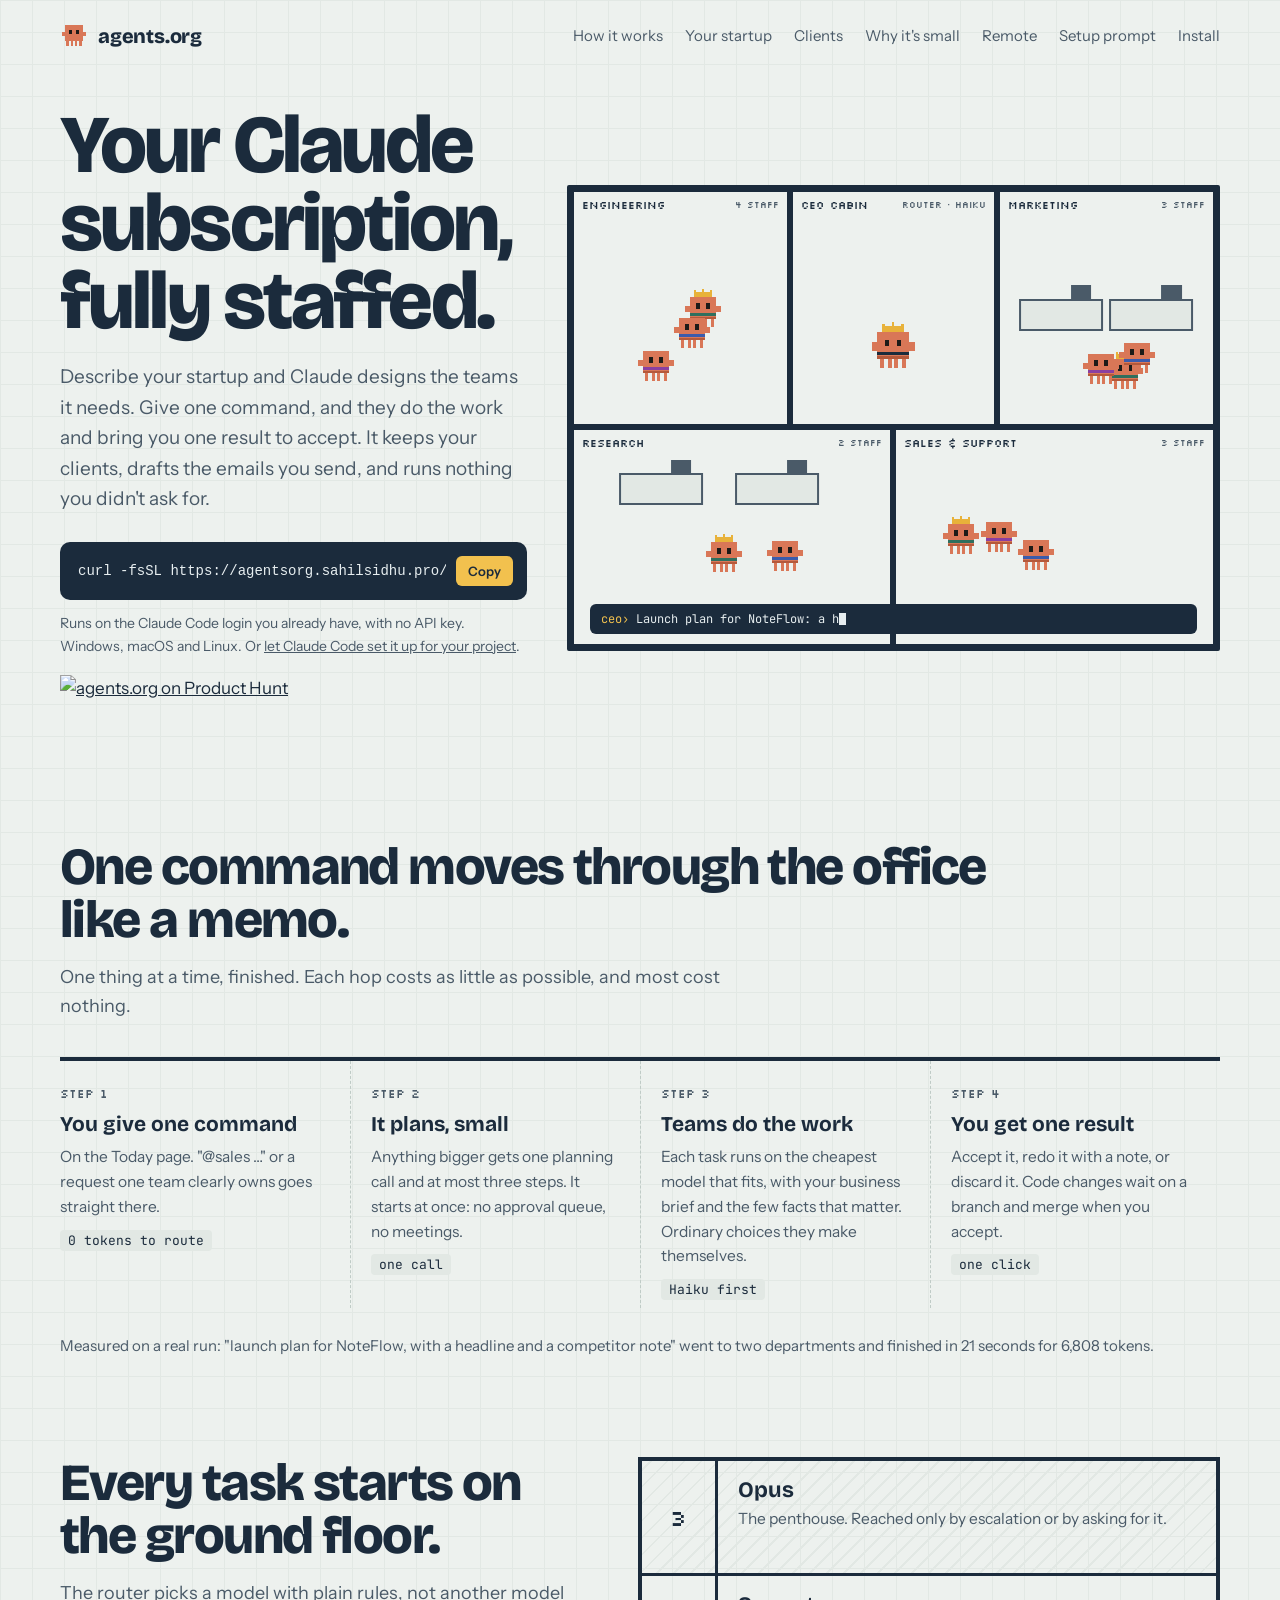
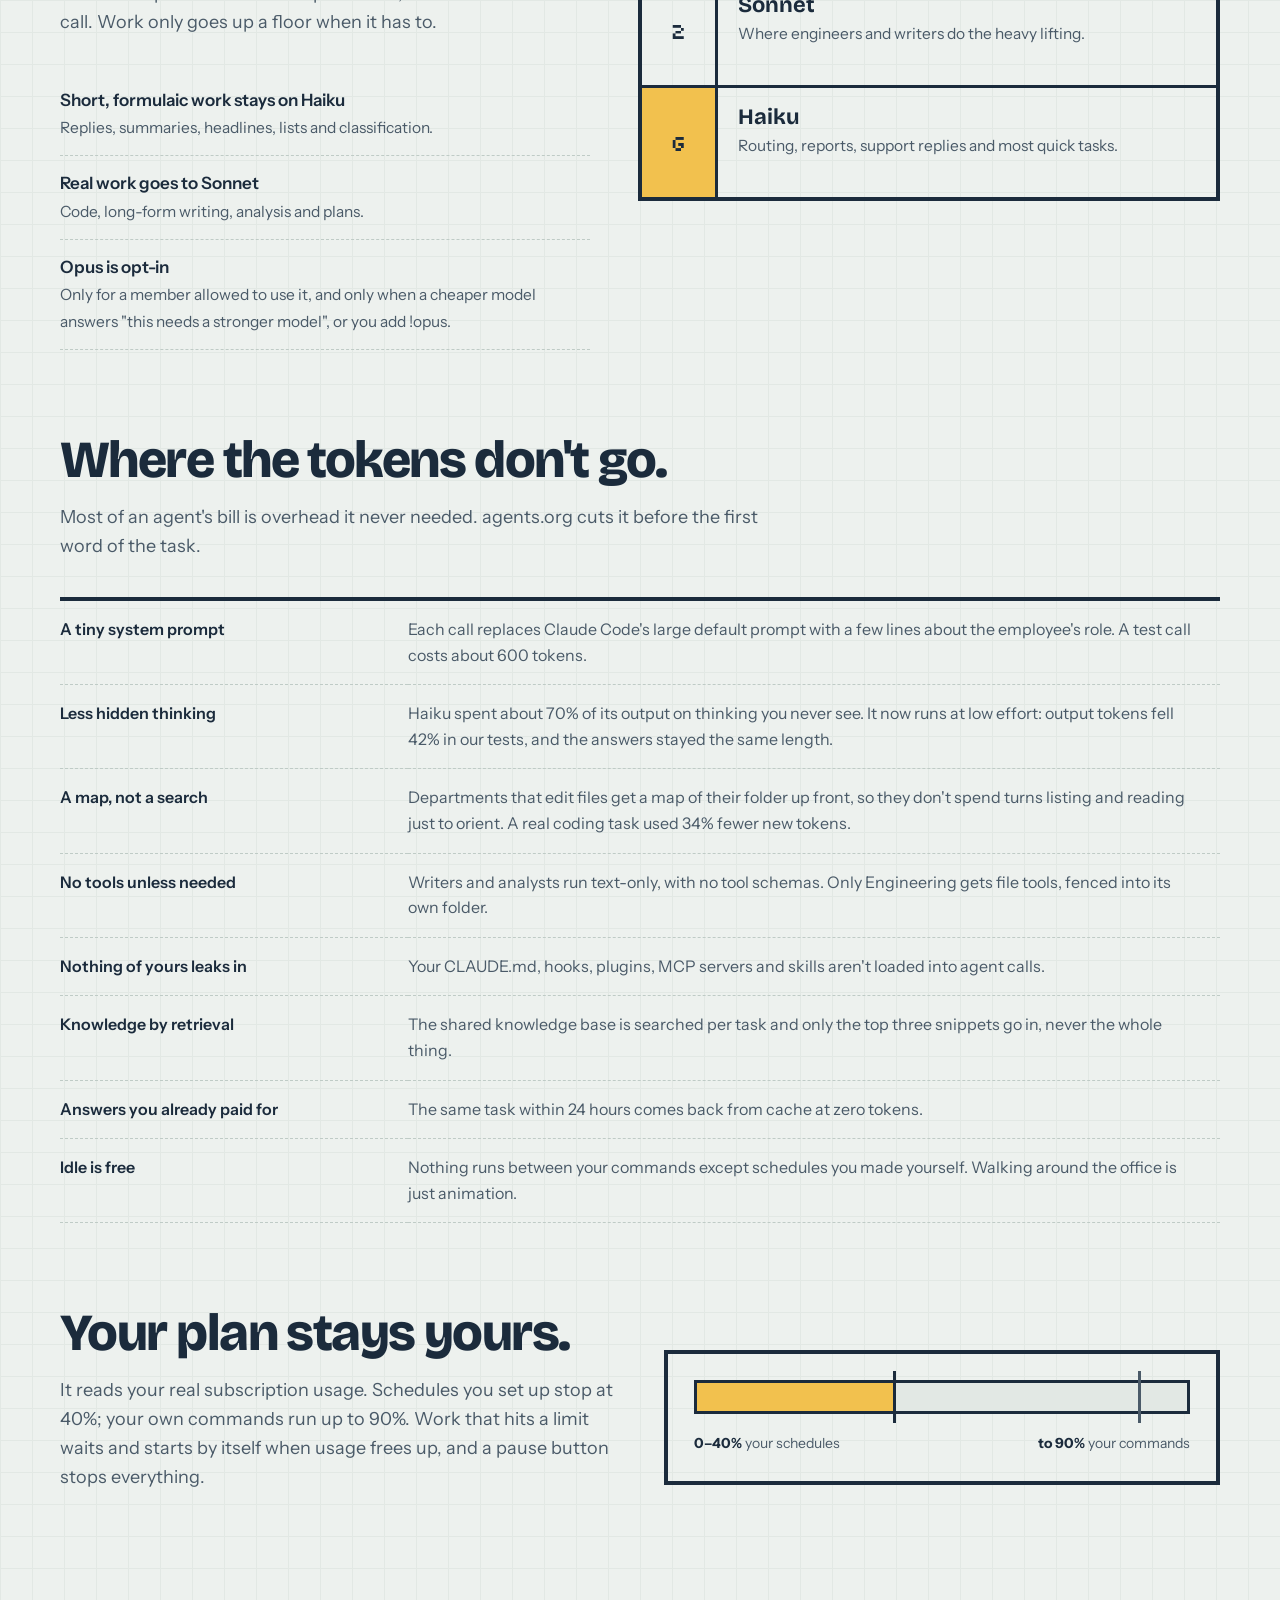
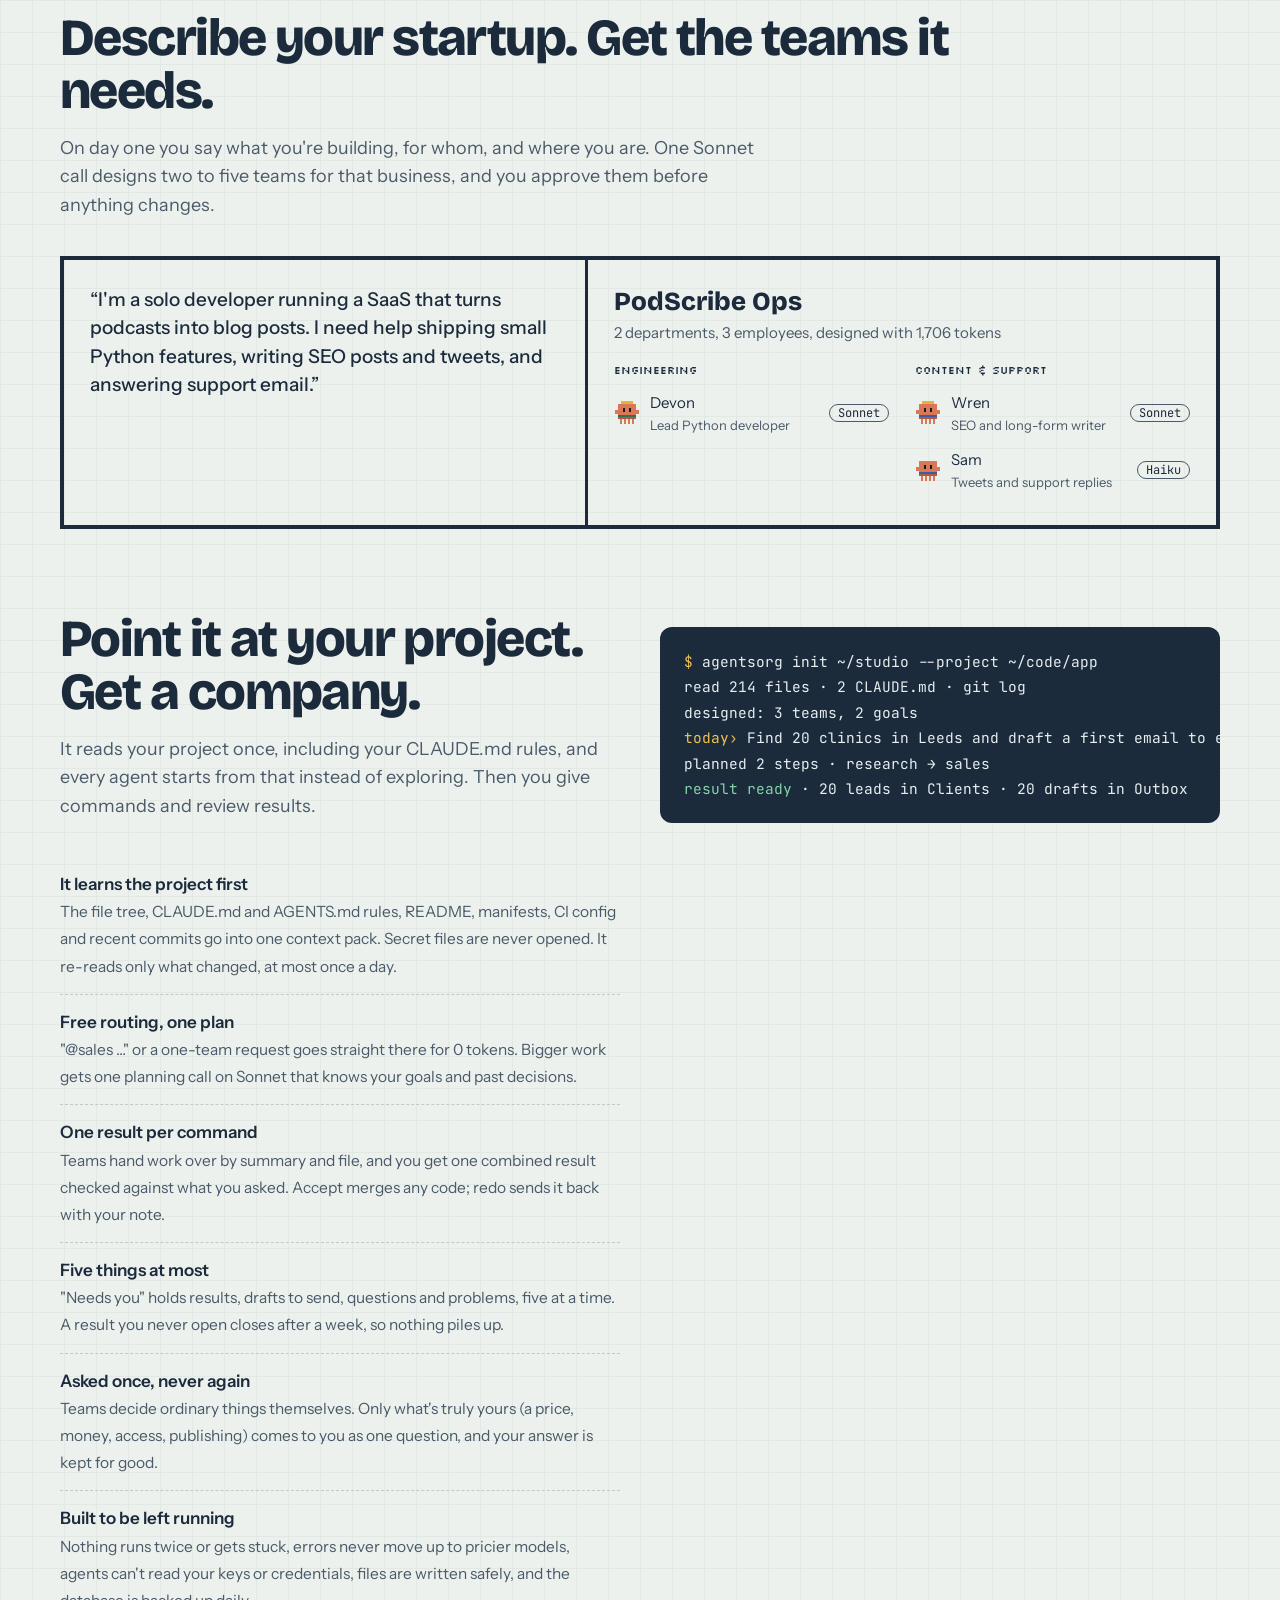
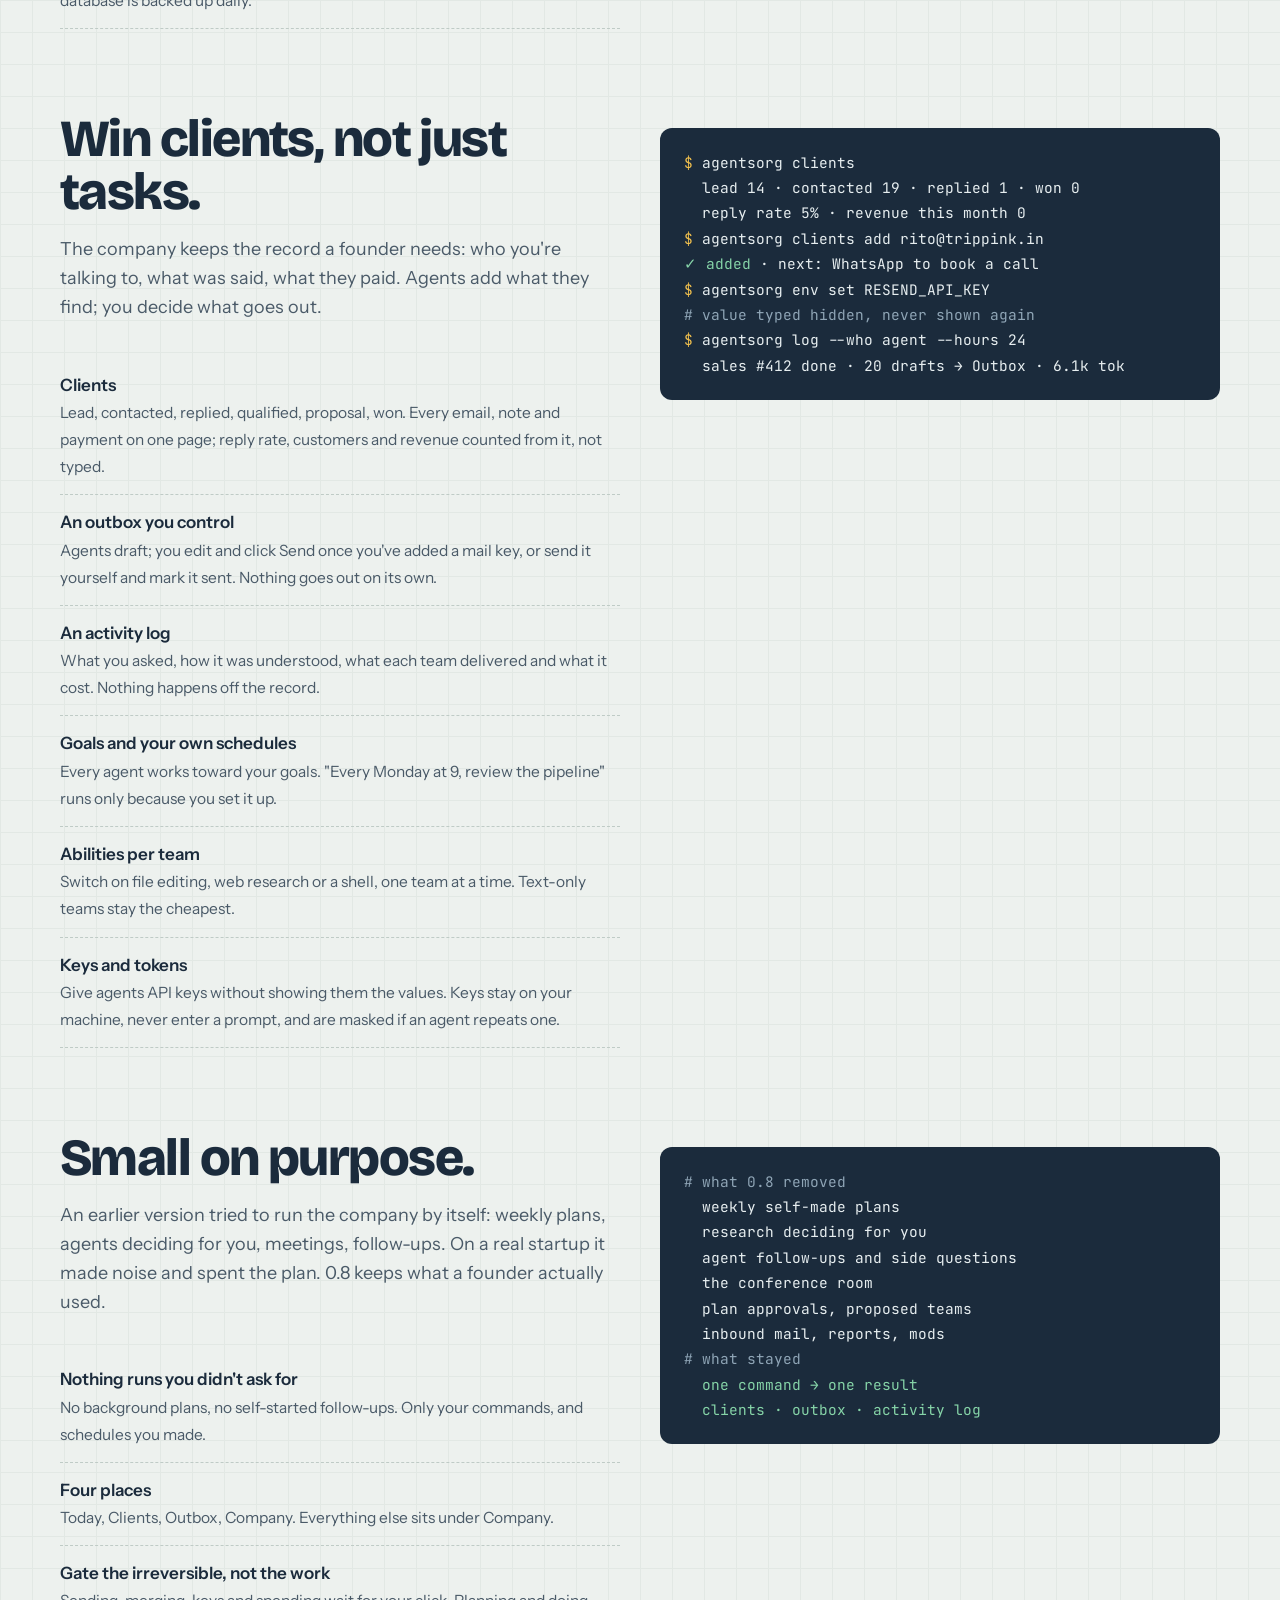
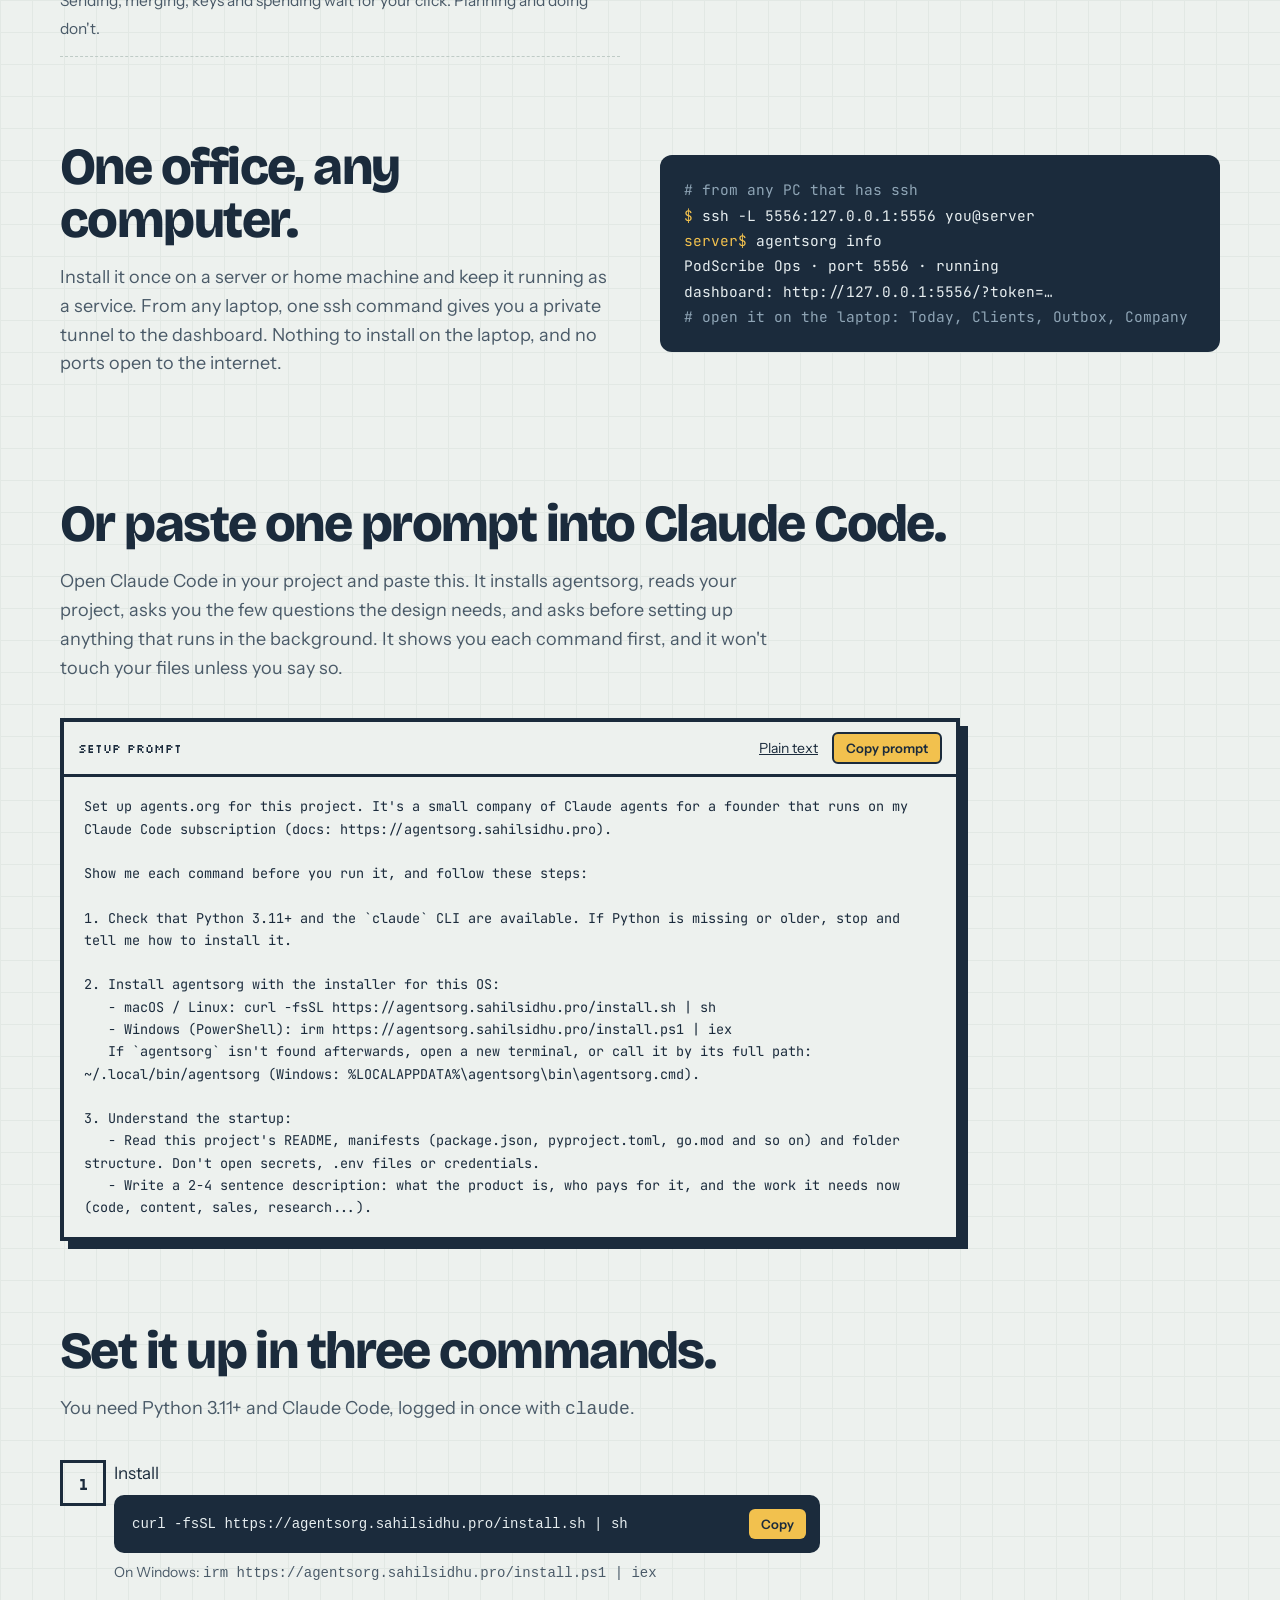
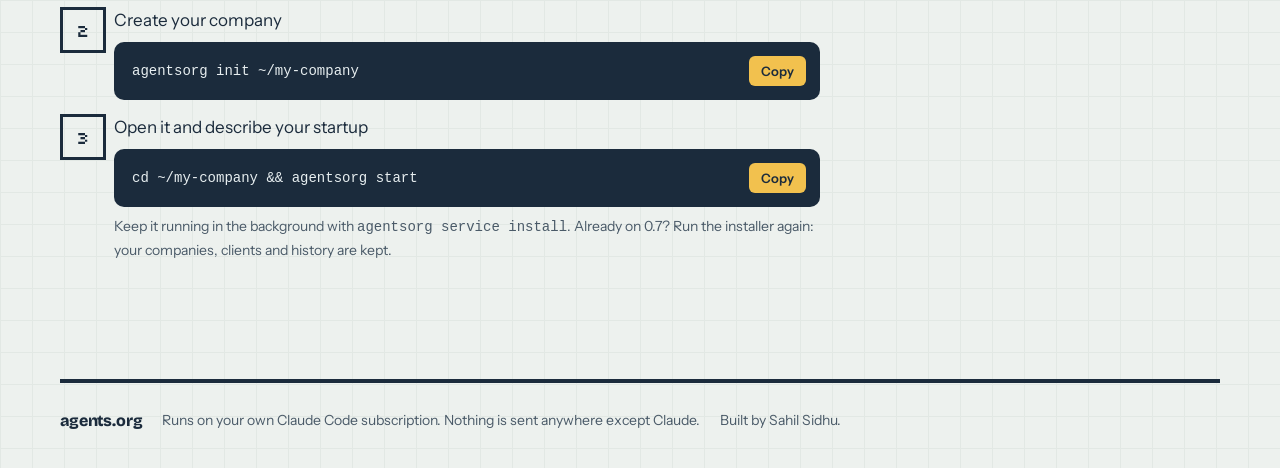
==== site/index.html @ c3cac3fb "agents.org 0.8.3: a small company of Claude agents for your startup Initial public release under the" ====
<!doctype html>
<html lang="en">
<head>
<meta charset="utf-8">
<meta name="viewport" content="width=device-width, initial-scale=1">
<title>agents.org: your Claude subscription, fully staffed</title>
<meta name="description" content="Describe your startup and Claude designs the teams it needs. Give one command, get one result to accept. Keeps your clients, drafts the emails you send, and runs on your Claude Code subscription. Free for Windows, macOS and Linux.">
<link rel="canonical" href="https://agentsorg.sahilsidhu.pro/">
<meta property="og:type" content="website">
<meta property="og:url" content="https://agentsorg.sahilsidhu.pro/">
<meta property="og:title" content="agents.org: your Claude subscription, fully staffed">
<meta property="og:description" content="Describe your startup. Get a company of Claude agents. One command, one result to accept. Runs on your Claude Code subscription.">
<meta property="og:image" content="https://agentsorg.sahilsidhu.pro/og-image.png">
<meta name="twitter:card" content="summary_large_image">
<meta name="theme-color" content="#1B2B3C">
<link rel="icon" href="data:image/svg+xml,%3Csvg xmlns='http://www.w3.org/2000/svg' viewBox='0 0 18 17' shape-rendering='crispEdges'%3E%3Crect x='3' y='2' width='12' height='10' fill='%23d97757'/%3E%3Crect x='1' y='6' width='2' height='3' fill='%23d97757'/%3E%3Crect x='15' y='6' width='2' height='3' fill='%23d97757'/%3E%3Crect x='6' y='5' width='1.6' height='2.4' fill='%231d1b18'/%3E%3Crect x='10.4' y='5' width='1.6' height='2.4' fill='%231d1b18'/%3E%3Crect x='4' y='12' width='1.5' height='3.5' fill='%23d97757'/%3E%3Crect x='7' y='12' width='1.5' height='3.5' fill='%23d97757'/%3E%3Crect x='9.5' y='12' width='1.5' height='3.5' fill='%23d97757'/%3E%3Crect x='12.5' y='12' width='1.5' height='3.5' fill='%23d97757'/%3E%3C/svg%3E">
<link rel="preconnect" href="https://fonts.googleapis.com">
<link rel="preconnect" href="https://fonts.gstatic.com" crossorigin>
<link href="https://fonts.googleapis.com/css2?family=Bricolage+Grotesque:opsz,wght@12..96,400;12..96,700;12..96,800&family=Instrument+Sans:wght@400;500;600&family=JetBrains+Mono:wght@400;500&family=Silkscreen&display=swap" rel="stylesheet">
<style>
:root {
  --paper: #EDF1EE; --paper-2: #E2E8E4; --ink: #1B2B3C; --ink-2: #4A5A68; --line: #BFCBC6; --lamp: #F2C14E;
  --clay: #D97757; --clay-d: #B4593B; --ok: #2E7D5B; --code-bg: #1B2B3C; --code-ink: #E7EEF0;
  --display: "Bricolage Grotesque", "Arial Narrow", sans-serif; --body: "Instrument Sans", system-ui, sans-serif;
  --pixel: "Silkscreen", monospace; --mono: "JetBrains Mono", ui-monospace, monospace;
}
@media (prefers-color-scheme: dark) {
  :root:not([data-theme="light"]) {
    --paper: #12263B; --paper-2: #0F2033; --ink: #E3ECF2; --ink-2: #9FB2C2; --line: #2F4A63; --code-bg: #0B1A2A; --ok: #6CC79E;
  }
}
:root[data-theme="dark"] { --paper: #12263B; --paper-2: #0F2033; --ink: #E3ECF2; --ink-2: #9FB2C2; --line: #2F4A63; --code-bg: #0B1A2A; --ok: #6CC79E; }
* { box-sizing: border-box; }
html { scroll-behavior: smooth; }
body { margin: 0; background: var(--paper); color: var(--ink); font: 17px/1.6 var(--body); -webkit-font-smoothing: antialiased;
  background-image: linear-gradient(var(--paper-2) 1px, transparent 1px), linear-gradient(90deg, var(--paper-2) 1px, transparent 1px);
  background-size: 32px 32px; }
a { color: inherit; }
:focus-visible { outline: 3px solid var(--lamp); outline-offset: 3px; border-radius: 4px; }
.wrap { width: min(1160px, 100% - 32px); margin-inline: auto; }
nav.top { display: flex; align-items: center; gap: 24px; padding: 22px 0; }
.logo { display: flex; align-items: center; gap: 10px; font: 800 20px var(--display); text-decoration: none; letter-spacing: -.01em; }
.logo svg { width: 28px; height: 27px; }
nav.top .links { margin-left: auto; display: flex; gap: 22px; font-size: 15px; }
nav.top .links a { text-decoration: none; color: var(--ink-2); }
nav.top .links a:hover { color: var(--ink); }

/* hero */
.hero { padding: 36px 0 28px; display: grid; grid-template-columns: minmax(0, 5fr) minmax(0, 7fr); gap: 40px; align-items: center; }
h1 { font: 800 clamp(44px, 6.4vw, 84px)/.95 var(--display); letter-spacing: -.035em; margin: 0 0 22px; }
.lede { font-size: 19px; color: var(--ink-2); max-width: 34em; margin: 0 0 28px; }
.cmd { display: flex; align-items: center; gap: 10px; background: var(--code-bg); color: var(--code-ink); border-radius: 10px; padding: 14px 14px 14px 18px;
  font: 14px var(--mono); max-width: 100%; }
.cmd code { overflow-x: auto; white-space: nowrap; flex: 1; scrollbar-width: none; }
.cmd code::-webkit-scrollbar { display: none; }
.cmd button { font: 600 13px var(--body); background: var(--lamp); color: #1B2B3C; border: 0; border-radius: 6px; padding: 7px 12px; cursor: pointer; flex: none; }
.hero .small { font-size: 14px; color: var(--ink-2); margin-top: 12px; }

/* floor plan */
.plan { position: relative; aspect-ratio: 7 / 5; border: 4px solid var(--ink); background: var(--paper); border-radius: 2px; }
.room { position: absolute; border: 3px solid var(--ink); }
.room .lbl { position: absolute; left: 8px; top: 6px; font: 11px var(--pixel); color: var(--ink); }
.room .dim { position: absolute; right: 8px; top: 7px; font: 9px var(--pixel); color: var(--ink-2); }
.door { position: absolute; background: var(--paper); }
.door::after { content: ""; position: absolute; border: 1.5px dashed var(--line); border-radius: 0 100% 0 0; }
.desk { position: absolute; width: 13%; height: 7%; border: 2px solid var(--ink-2); background: var(--paper-2); transform: translateX(-50%); z-index: 3; }
.desk::after { content: ""; position: absolute; right: 12%; top: -55%; width: 26%; height: 55%; background: var(--ink-2); }
.desk.on::after { background: var(--lamp); box-shadow: 0 0 10px 2px var(--lamp); }
.av { position: absolute; width: 6.2%; aspect-ratio: 18 / 17; transform: translate(-50%, -100%); z-index: 2; }
.av svg { width: 100%; height: 100%; display: block; overflow: visible; }
.av.walk svg { animation: bob .34s infinite; }
.av.walk .lg { animation: leg .34s infinite; } .av.walk .lg.b { animation-delay: .17s; }
.av.work .arm { animation: type .22s infinite; }
@keyframes bob { 50% { translate: 0 -1.5px; } } @keyframes leg { 50% { transform: translateY(-1.4px); } } @keyframes type { 50% { transform: translateY(1.2px); } }
.av.flip svg { transform: scaleX(-1); }
.bd { fill: var(--clay); } .sh { fill: var(--clay-d); } .eye { fill: #1d1b18; }
.bub { position: absolute; z-index: 5; transform: translate(-50%, calc(-100% - 12px)); background: var(--paper); border: 2px solid var(--ink); border-radius: 8px;
  padding: 2px 8px; font: 600 12px var(--body); white-space: nowrap; transition: opacity .3s; }
.bub.ok { border-color: var(--ok); color: var(--ok); }
.bub b { font: 10px var(--pixel); margin-right: 5px; }
.memo { position: absolute; z-index: 6; font-size: 18px; transform: translate(-50%, -50%); transition: left 1s cubic-bezier(.5,0,.3,1), top 1s cubic-bezier(.5,0,.3,1); }
.term { position: absolute; left: 3%; right: 3%; bottom: 3%; z-index: 7; background: var(--code-bg); color: var(--code-ink); border-radius: 6px; padding: 7px 11px;
  font: 12px var(--mono); min-height: 2.1em; white-space: nowrap; overflow: hidden; text-overflow: ellipsis; }
.term .p { color: var(--lamp); }
.term .caret { display: inline-block; width: .55em; height: 1em; background: var(--code-ink); vertical-align: -2px; animation: blink 1s steps(1) infinite; }
@keyframes blink { 50% { opacity: 0; } }
.report { position: absolute; right: 3%; top: 4%; z-index: 8; width: 44%; background: var(--paper); border: 3px solid var(--ink); padding: 10px 12px; font-size: 12.5px;
  line-height: 1.45; opacity: 0; transform: translateY(-6px); transition: opacity .4s, transform .4s; box-shadow: 6px 6px 0 var(--ink); }
.report.show { opacity: 1; transform: none; }
.report h4 { margin: 0 0 4px; font: 11px var(--pixel); }
.report p { margin: 0; } .report .t { color: var(--ink-2); font-size: 11.5px; }

/* sections */
section { padding: 84px 0 0; }
h2 { font: 800 clamp(32px, 4.2vw, 52px)/1.02 var(--display); letter-spacing: -.03em; margin: 0 0 16px; max-width: 18em; }
.intro { color: var(--ink-2); max-width: 40em; margin: 0 0 36px; font-size: 18px; }

/* flow: a real sequence */
.flow { list-style: none; padding: 0; margin: 0; display: grid; grid-template-columns: repeat(4, minmax(0, 1fr)); border-top: 4px solid var(--ink); }
.flow li { padding: 18px 20px 6px 0; position: relative; }
.flow li + li { padding-left: 20px; border-left: 1px dashed var(--line); }
.flow .n { font: 12px var(--pixel); color: var(--ink-2); }
.flow h3 { font: 700 21px/1.2 var(--display); margin: 6px 0 8px; }
.flow p { margin: 0; color: var(--ink-2); font-size: 15.5px; }
.flow .tok { display: inline-block; margin-top: 10px; font: 13px var(--mono); background: var(--paper-2); padding: 2px 8px; border-radius: 4px; color: var(--ink); }
.proof { margin-top: 26px; font-size: 15px; color: var(--ink-2); }

/* elevator */
.lift { display: grid; grid-template-columns: minmax(0, 1fr) minmax(0, 1.1fr); gap: 48px; align-items: start; }
.shaft { border: 4px solid var(--ink); }
.floor { display: grid; grid-template-columns: 76px 1fr; border-top: 3px solid var(--ink); min-height: 112px; }
.floor:first-child { border-top: 0; }
.floor .lv { border-right: 3px solid var(--ink); display: grid; place-items: center; font: 22px var(--pixel); }
.floor .in { padding: 16px 20px; }
.floor h3 { font: 700 22px var(--display); margin: 0 0 4px; }
.floor p { margin: 0; color: var(--ink-2); font-size: 15.5px; }
.floor.ph { background: repeating-linear-gradient(-45deg, transparent 0 10px, var(--paper-2) 10px 12px); }
.floor.g .lv { background: var(--lamp); color: #1B2B3C; }
.rules { margin: 0; padding: 0; list-style: none; }
.rules li { padding: 14px 0; border-bottom: 1px dashed var(--line); }
.rules b { display: block; font-weight: 600; }
.rules span { color: var(--ink-2); font-size: 15.5px; }

/* savings spec sheet */
table.spec { width: 100%; border-collapse: collapse; border-top: 4px solid var(--ink); font-size: 16px; }
.spec td { padding: 16px 16px 16px 0; border-bottom: 1px dashed var(--line); vertical-align: top; }
.spec td:first-child { font-weight: 600; width: 30%; }
.spec td:last-child { color: var(--ink-2); }

/* budget clock-out */
.budget { display: grid; grid-template-columns: minmax(0, 1fr) minmax(0, 1fr); gap: 48px; align-items: center; }
.gauge { border: 4px solid var(--ink); padding: 26px; }
.gauge .bar { height: 34px; border: 3px solid var(--ink); position: relative; background: var(--paper-2); }
.gauge .fill { position: absolute; inset: 0 60% 0 0; background: var(--lamp); }
.gauge .mark { position: absolute; left: 40%; top: -12px; bottom: -12px; width: 3px; background: var(--ink); }
.gauge .mk2 { left: 90%; background: var(--ink-2); }
.gauge .legend { display: flex; justify-content: space-between; margin-top: 18px; font-size: 14px; color: var(--ink-2); }
.gauge .legend b { color: var(--ink); }

/* ssh */
.term-big { background: var(--code-bg); color: var(--code-ink); border-radius: 12px; padding: 22px 24px; font: 14.5px/1.75 var(--mono); overflow-x: auto; }
.term-big .c { color: #8FA5B6; } .term-big .p { color: var(--lamp); } .term-big .g { color: #86D4A8; }
.cols { display: grid; grid-template-columns: minmax(0, 1fr) minmax(0, 1fr); gap: 40px; align-items: start; }

/* designer */
.designer { display: grid; grid-template-columns: minmax(0, 1fr) minmax(0, 1.2fr); border: 4px solid var(--ink); }
.designer .ask { padding: 26px; border-right: 3px solid var(--ink); }
.designer .ask q { font: 500 19px/1.5 var(--body); quotes: "“" "”"; }
.designer .got { padding: 26px; }
.designer .got h3 { font: 800 26px var(--display); margin: 0 0 4px; }
.designer .got .why { color: var(--ink-2); font-size: 15px; margin: 0 0 18px; }
.team { display: grid; grid-template-columns: 1fr 1fr; gap: 0 26px; }
.team h4 { font: 11px var(--pixel); margin: 0 0 8px; }
.person { display: flex; align-items: center; gap: 10px; padding: 6px 0; font-size: 15px; }
.person svg { width: 26px; height: 25px; flex: none; }
.person small { color: var(--ink-2); display: block; font-size: 13px; }
.badge { margin-left: auto; font: 12px var(--mono); border: 1.5px solid var(--ink-2); border-radius: 20px; padding: 0 8px; white-space: nowrap; }

/* setup prompt */
.prompt { border: 4px solid var(--ink); background: var(--paper); box-shadow: 8px 8px 0 var(--ink); max-width: 900px; }
.prompt-h { display: flex; justify-content: space-between; align-items: center; gap: 12px; padding: 10px 14px; border-bottom: 3px solid var(--ink); }
.prompt-h > span:first-child { font: 12px var(--pixel); }
.prompt-actions { display: flex; gap: 14px; align-items: center; font-size: 14px; }
.prompt-actions button { font: 600 13px var(--body); background: var(--lamp); color: #1B2B3C; border: 2px solid var(--ink); border-radius: 6px; padding: 6px 12px; cursor: pointer; }
.prompt pre { margin: 0; padding: 18px 20px; font: 13.5px/1.65 var(--mono); white-space: pre-wrap; word-break: break-word; max-height: 460px; overflow: auto; }

/* install */
.steps { list-style: none; padding: 0; margin: 0; counter-reset: s; display: grid; gap: 14px; max-width: 760px; }
.steps li { display: grid; grid-template-columns: 40px 1fr; gap: 14px; align-items: start; }
.steps li::before { counter-increment: s; content: counter(s); font: 18px var(--pixel); border: 3px solid var(--ink); width: 40px; height: 40px; display: grid; place-items: center; }
.steps p { margin: 0 0 8px; }
footer { margin-top: 110px; border-top: 4px solid var(--ink); padding: 26px 0 40px; display: flex; gap: 20px; flex-wrap: wrap; font-size: 14px; color: var(--ink-2); }
footer .logo { font-size: 16px; color: var(--ink); }

@media (max-width: 900px) {
  .hero, .lift, .budget, .cols, .designer { grid-template-columns: 1fr; }
  .designer .ask { border-right: 0; border-bottom: 3px solid var(--ink); }
  .flow { grid-template-columns: 1fr 1fr; }
  .flow li:nth-child(3) { padding-left: 0; border-left: 0; }
  nav.top .links a:not(.gh) { display: none; }
  .report { width: 60%; }
}
@media (max-width: 560px) {
  body { font-size: 16px; }
  .flow { grid-template-columns: 1fr; } .flow li + li { padding-left: 0; border-left: 0; border-top: 1px dashed var(--line); }
  .team { grid-template-columns: 1fr; }
  .room .dim { display: none; } .room .lbl { font-size: 8px; left: 4px; top: 3px; }
  .bub { font-size: 10px; padding: 1px 5px; } .term { font-size: 10px; }
  .report { width: 78%; font-size: 11px; }
  .spec td:first-child { width: 42%; }
}
@media (prefers-reduced-motion: reduce) { *, *::before, *::after { animation: none !important; transition: none !important; } html { scroll-behavior: auto; } }
</style>
</head>
<body>
<div class="wrap">
  <nav class="top">
    <a class="logo" href="#"><svg viewBox="0 0 18 17" shape-rendering="crispEdges" aria-hidden="true"><rect class="bd" x="3" y="2" width="12" height="10"/><rect class="bd" x="1" y="6" width="2" height="3"/><rect class="bd" x="15" y="6" width="2" height="3"/><rect class="eye" x="6" y="5" width="1.6" height="2.4"/><rect class="eye" x="10.4" y="5" width="1.6" height="2.4"/><rect class="bd" x="4" y="12" width="1.5" height="3.5"/><rect class="bd" x="7" y="12" width="1.5" height="3.5"/><rect class="bd" x="9.5" y="12" width="1.5" height="3.5"/><rect class="bd" x="12.5" y="12" width="1.5" height="3.5"/></svg>agents.org</a>
    <div class="links"><a href="#how">How it works</a><a href="#flow">Your startup</a><a href="#run">Clients</a><a href="#simple">Why it's small</a><a href="#ssh">Remote</a><a href="#setup">Setup prompt</a><a class="gh" href="#install">Install</a></div>
  </nav>

  <header class="hero">
    <div>
      <h1>Your Claude subscription, fully staffed.</h1>
      <p class="lede">Describe your startup and Claude designs the teams it needs. Give one command, and they do the work and bring you one result to accept. It keeps your clients, drafts the emails you send, and runs nothing you didn't ask for.</p>
      <div class="cmd"><code id="one">curl -fsSL https://agentsorg.sahilsidhu.pro/install.sh | sh</code><button type="button" data-copy="one">Copy</button></div>
      <p class="small">Runs on the Claude Code login you already have, with no API key. Windows, macOS and Linux. Or <a href="#setup">let Claude Code set it up for your project</a>.</p>
      <a class="ph-badge" href="https://www.producthunt.com/posts/agents-org?embed=true&amp;utm_source=badge-featured&amp;utm_medium=badge&amp;utm_campaign=badge-agents-org" target="_blank" rel="noopener"><picture><source media="(prefers-color-scheme: dark)" srcset="https://api.producthunt.com/widgets/embed-image/v1/featured.svg?post_id=1319784&amp;theme=dark"><img src="https://api.producthunt.com/widgets/embed-image/v1/featured.svg?post_id=1319784&amp;theme=light" alt="agents.org on Product Hunt" width="250" height="54" style="display:block;margin-top:18px;max-width:100%;height:auto"></picture></a>
    </div>
    <div class="plan" id="plan" role="img" aria-label="Animated floor plan: the CEO sends a command, Marketing and Research employees walk to their desks, work, and report back with token counts.">
      <div class="room" style="left:0;top:0;width:34%;height:52%"><span class="lbl">ENGINEERING</span><span class="dim">4 STAFF</span></div>
      <div class="room" style="left:34%;top:0;width:32%;height:52%"><span class="lbl">CEO CABIN</span><span class="dim">ROUTER · HAIKU</span></div>
      <div class="room" style="left:66%;top:0;width:34%;height:52%"><span class="lbl">MARKETING</span><span class="dim">3 STAFF</span></div>
      <div class="room" style="left:0;top:52%;width:50%;height:48%"><span class="lbl">RESEARCH</span><span class="dim">2 STAFF</span></div>
      <div class="room" style="left:50%;top:52%;width:50%;height:48%"><span class="lbl">SALES &amp; SUPPORT</span><span class="dim">3 STAFF</span></div>
      <div class="term" id="term"><span class="p">ceo›</span> <span id="typed"></span><span class="caret"></span></div>
      <div class="report" id="report" aria-hidden="true"><h4>RESULT READY</h4>
        <p>Marketing ✓ 3 headline options</p><p class="t">Haiku · 1,401 tokens</p>
        <p>Research ✓ competitor note on Otter and Fireflies</p><p class="t">Haiku · 3,668 tokens</p></div>
    </div>
  </header>

  <section id="how">
    <h2>One command moves through the office like a memo.</h2>
    <p class="intro">One thing at a time, finished. Each hop costs as little as possible, and most cost nothing.</p>
    <ol class="flow">
      <li><span class="n">STEP 1</span><h3>You give one command</h3><p>On the Today page. "@sales …" or a request one team clearly owns goes straight there.</p><span class="tok">0 tokens to route</span></li>
      <li><span class="n">STEP 2</span><h3>It plans, small</h3><p>Anything bigger gets one planning call and at most three steps. It starts at once: no approval queue, no meetings.</p><span class="tok">one call</span></li>
      <li><span class="n">STEP 3</span><h3>Teams do the work</h3><p>Each task runs on the cheapest model that fits, with your business brief and the few facts that matter. Ordinary choices they make themselves.</p><span class="tok">Haiku first</span></li>
      <li><span class="n">STEP 4</span><h3>You get one result</h3><p>Accept it, redo it with a note, or discard it. Code changes wait on a branch and merge when you accept.</p><span class="tok">one click</span></li>
    </ol>
    <p class="proof">Measured on a real run: "launch plan for NoteFlow, with a headline and a competitor note" went to two departments and finished in 21 seconds for 6,808 tokens.</p>
  </section>

  <section id="models">
    <div class="lift">
      <div>
        <h2>Every task starts on the ground floor.</h2>
        <p class="intro">The router picks a model with plain rules, not another model call. Work only goes up a floor when it has to.</p>
        <ul class="rules">
          <li><b>Short, formulaic work stays on Haiku</b><span>Replies, summaries, headlines, lists and classification.</span></li>
          <li><b>Real work goes to Sonnet</b><span>Code, long-form writing, analysis and plans.</span></li>
          <li><b>Opus is opt-in</b><span>Only for a member allowed to use it, and only when a cheaper model answers "this needs a stronger model", or you add !opus.</span></li>
        </ul>
      </div>
      <div class="shaft" aria-label="Model floors">
        <div class="floor ph"><div class="lv">3</div><div class="in"><h3>Opus</h3><p>The penthouse. Reached only by escalation or by asking for it.</p></div></div>
        <div class="floor"><div class="lv">2</div><div class="in"><h3>Sonnet</h3><p>Where engineers and writers do the heavy lifting.</p></div></div>
        <div class="floor g"><div class="lv">G</div><div class="in"><h3>Haiku</h3><p>Routing, reports, support replies and most quick tasks.</p></div></div>
      </div>
    </div>
  </section>

  <section>
    <h2>Where the tokens don't go.</h2>
    <p class="intro">Most of an agent's bill is overhead it never needed. agents.org cuts it before the first word of the task.</p>
    <table class="spec">
      <tr><td>A tiny system prompt</td><td>Each call replaces Claude Code's large default prompt with a few lines about the employee's role. A test call costs about 600 tokens.</td></tr>
      <tr><td>Less hidden thinking</td><td>Haiku spent about 70% of its output on thinking you never see. It now runs at low effort: output tokens fell 42% in our tests, and the answers stayed the same length.</td></tr>
      <tr><td>A map, not a search</td><td>Departments that edit files get a map of their folder up front, so they don't spend turns listing and reading just to orient. A real coding task used 34% fewer new tokens.</td></tr>
      <tr><td>No tools unless needed</td><td>Writers and analysts run text-only, with no tool schemas. Only Engineering gets file tools, fenced into its own folder.</td></tr>
      <tr><td>Nothing of yours leaks in</td><td>Your CLAUDE.md, hooks, plugins, MCP servers and skills aren't loaded into agent calls.</td></tr>
      <tr><td>Knowledge by retrieval</td><td>The shared knowledge base is searched per task and only the top three snippets go in, never the whole thing.</td></tr>
      <tr><td>Answers you already paid for</td><td>The same task within 24 hours comes back from cache at zero tokens.</td></tr>
      <tr><td>Idle is free</td><td>Nothing runs between your commands except schedules you made yourself. Walking around the office is just animation.</td></tr>
    </table>
  </section>

  <section>
    <div class="budget">
      <div>
        <h2>Your plan stays yours.</h2>
        <p class="intro">It reads your real subscription usage. Schedules you set up stop at 40%; your own commands run up to 90%. Work that hits a limit waits and starts by itself when usage frees up, and a pause button stops everything.</p>
      </div>
      <div class="gauge" role="img" aria-label="Usage bar: your schedules stop at 40 percent, your commands at 90 percent.">
        <div class="bar"><div class="fill"></div><div class="mark"></div><div class="mark mk2"></div></div>
        <div class="legend"><span><b>0–40%</b> your schedules</span><span><b>to 90%</b> your commands</span></div>
      </div>
    </div>
  </section>

  <section id="design">
    <h2>Describe your startup. Get the teams it needs.</h2>
    <p class="intro">On day one you say what you're building, for whom, and where you are. One Sonnet call designs two to five teams for that business, and you approve them before anything changes.</p>
    <div class="designer">
      <div class="ask"><q>I'm a solo developer running a SaaS that turns podcasts into blog posts. I need help shipping small Python features, writing SEO posts and tweets, and answering support email.</q></div>
      <div class="got">
        <h3>PodScribe Ops</h3>
        <p class="why">2 departments, 3 employees, designed with 1,706 tokens</p>
        <div class="team">
          <div><h4>ENGINEERING</h4>
            <div class="person"><svg class="mini" data-head="1"></svg><span>Devon<small>Lead Python developer</small></span><span class="badge">Sonnet</span></div></div>
          <div><h4>CONTENT &amp; SUPPORT</h4>
            <div class="person"><svg class="mini" data-head="1"></svg><span>Wren<small>SEO and long-form writer</small></span><span class="badge">Sonnet</span></div>
            <div class="person"><svg class="mini" data-scarf="#3b5bab"></svg><span>Sam<small>Tweets and support replies</small></span><span class="badge">Haiku</span></div></div>
        </div>
      </div>
    </div>
  </section>

  <section id="flow">
    <div class="cols">
      <div>
        <h2>Point it at your project. Get a company.</h2>
        <p class="intro">It reads your project once, including your CLAUDE.md rules, and every agent starts from that instead of exploring. Then you give commands and review results.</p>
        <ul class="rules">
          <li><b>It learns the project first</b><span>The file tree, CLAUDE.md and AGENTS.md rules, README, manifests, CI config and recent commits go into one context pack. Secret files are never opened. It re-reads only what changed, at most once a day.</span></li>
          <li><b>Free routing, one plan</b><span>"@sales …" or a one-team request goes straight there for 0 tokens. Bigger work gets one planning call on Sonnet that knows your goals and past decisions.</span></li>
          <li><b>One result per command</b><span>Teams hand work over by summary and file, and you get one combined result checked against what you asked. Accept merges any code; redo sends it back with your note.</span></li>
          <li><b>Five things at most</b><span>"Needs you" holds results, drafts to send, questions and problems, five at a time. A result you never open closes after a week, so nothing piles up.</span></li>
          <li><b>Asked once, never again</b><span>Teams decide ordinary things themselves. Only what's truly yours (a price, money, access, publishing) comes to you as one question, and your answer is kept for good.</span></li>
          <li><b>Built to be left running</b><span>Nothing runs twice or gets stuck, errors never move up to pricier models, agents can't read your keys or credentials, files are written safely, and the database is backed up daily.</span></li>
        </ul>
      </div>
      <pre class="term-big"><span class="p">$</span> agentsorg init ~/studio --project ~/code/app
read 214 files · 2 CLAUDE.md · git log
designed: 3 teams, 2 goals
<span class="p">today›</span> Find 20 clinics in Leeds and draft a first email to each
planned 2 steps · research → sales
<span class="g">result ready</span> · 20 leads in Clients · 20 drafts in Outbox</pre>
    </div>
  </section>

  <section id="run">
    <div class="cols">
      <div>
        <h2>Win clients, not just tasks.</h2>
        <p class="intro">The company keeps the record a founder needs: who you're talking to, what was said, what they paid. Agents add what they find; you decide what goes out.</p>
        <ul class="rules">
          <li><b>Clients</b><span>Lead, contacted, replied, qualified, proposal, won. Every email, note and payment on one page; reply rate, customers and revenue counted from it, not typed.</span></li>
          <li><b>An outbox you control</b><span>Agents draft; you edit and click Send once you've added a mail key, or send it yourself and mark it sent. Nothing goes out on its own.</span></li>
          <li><b>An activity log</b><span>What you asked, how it was understood, what each team delivered and what it cost. Nothing happens off the record.</span></li>
          <li><b>Goals and your own schedules</b><span>Every agent works toward your goals. "Every Monday at 9, review the pipeline" runs only because you set it up.</span></li>
          <li><b>Abilities per team</b><span>Switch on file editing, web research or a shell, one team at a time. Text-only teams stay the cheapest.</span></li>
          <li><b>Keys and tokens</b><span>Give agents API keys without showing them the values. Keys stay on your machine, never enter a prompt, and are masked if an agent repeats one.</span></li>
        </ul>
      </div>
      <pre class="term-big"><span class="p">$</span> agentsorg clients
  lead 14 · contacted 19 · replied 1 · won 0
  reply rate 5% · revenue this month 0
<span class="p">$</span> agentsorg clients add rito@trippink.in
<span class="g">✓ added</span> · next: WhatsApp to book a call
<span class="p">$</span> agentsorg env set RESEND_API_KEY
<span class="c"># value typed hidden, never shown again</span>
<span class="p">$</span> agentsorg log --who agent --hours 24
  sales #412 done · 20 drafts → Outbox · 6.1k tok</pre>
    </div>
  </section>

  <section id="simple">
    <div class="cols">
      <div>
        <h2>Small on purpose.</h2>
        <p class="intro">An earlier version tried to run the company by itself: weekly plans, agents deciding for you, meetings, follow-ups. On a real startup it made noise and spent the plan. 0.8 keeps what a founder actually used.</p>
        <ul class="rules">
          <li><b>Nothing runs you didn't ask for</b><span>No background plans, no self-started follow-ups. Only your commands, and schedules you made.</span></li>
          <li><b>Four places</b><span>Today, Clients, Outbox, Company. Everything else sits under Company.</span></li>
          <li><b>Gate the irreversible, not the work</b><span>Sending, merging, keys and spending wait for your click. Planning and doing don't.</span></li>
        </ul>
      </div>
      <pre class="term-big"><span class="c"># what 0.8 removed</span>
  weekly self-made plans
  research deciding for you
  agent follow-ups and side questions
  the conference room
  plan approvals, proposed teams
  inbound mail, reports, mods
<span class="c"># what stayed</span>
  <span class="g">one command → one result</span>
  <span class="g">clients · outbox · activity log</span></pre>
    </div>
  </section>

  <section id="ssh">
    <div class="cols">
      <div>
        <h2>One office, any computer.</h2>
        <p class="intro">Install it once on a server or home machine and keep it running as a service. From any laptop, one ssh command gives you a private tunnel to the dashboard. Nothing to install on the laptop, and no ports open to the internet.</p>
      </div>
      <pre class="term-big"><span class="c"># from any PC that has ssh</span>
<span class="p">$</span> ssh -L 5556:127.0.0.1:5556 you@server
<span class="p">server$</span> agentsorg info
PodScribe Ops · port 5556 · running
dashboard: http://127.0.0.1:5556/?token=…
<span class="c"># open it on the laptop: Today, Clients, Outbox, Company</span></pre>
    </div>
  </section>

  <section id="setup">
    <h2>Or paste one prompt into Claude Code.</h2>
    <p class="intro">Open Claude Code in your project and paste this. It installs agentsorg, reads your project, asks you the few questions the design needs, and asks before setting up anything that runs in the background. It shows you each command first, and it won't touch your files unless you say so.</p>
    <div class="prompt">
      <div class="prompt-h"><span>Setup prompt</span><span class="prompt-actions"><a href="/setup-prompt.txt">Plain text</a><button type="button" data-copy="setupPrompt">Copy prompt</button></span></div>
      <pre id="setupPrompt">Set up agents.org for this project. It's a small company of Claude agents for a founder that runs on my Claude Code subscription (docs: https://agentsorg.sahilsidhu.pro).

Show me each command before you run it, and follow these steps:

1. Check that Python 3.11+ and the `claude` CLI are available. If Python is missing or older, stop and tell me how to install it.

2. Install agentsorg with the installer for this OS:
   - macOS / Linux: curl -fsSL https://agentsorg.sahilsidhu.pro/install.sh | sh
   - Windows (PowerShell): irm https://agentsorg.sahilsidhu.pro/install.ps1 | iex
   If `agentsorg` isn't found afterwards, open a new terminal, or call it by its full path: ~/.local/bin/agentsorg (Windows: %LOCALAPPDATA%\agentsorg\bin\agentsorg.cmd).

3. Understand the startup:
   - Read this project's README, manifests (package.json, pyproject.toml, go.mod and so on) and folder structure. Don't open secrets, .env files or credentials.
   - Write a 2-4 sentence description: what the product is, who pays for it, and the work it needs now (code, content, sales, research...).

4. Create the company around this project:
   agentsorg init ~/&lt;project-name&gt;-office --project "&lt;absolute path of this project&gt;" --describe "&lt;description&gt;"
   --project links this folder live and read-only and reads it once into a context pack every agent starts from (never secret files). The designer may ask up to 4 short questions (customer, offer and price, stage, 90-day target): ask me each one and use my answers; "not decided" is a fine answer for the price. It proposes 2-5 teams and up to 3 goals. Show me all of it before I approve.
   From now on, add `--company &lt;project-name&gt;-office` to every agentsorg command, or run them from inside that folder.
   If the design step fails because Claude isn't logged in, tell me to run `claude` and type /login, then run `agentsorg --company &lt;project-name&gt;-office design "&lt;description&gt;"`.

5. Run `agentsorg check` and tell me what it reports.

6. Ask me before running `agentsorg service install`. It keeps the company running in the background and starts it at login.

7. Finish with a short summary: the company's name and folder, how to open the dashboard (`agentsorg start`, or `agentsorg info` for the link if the service is running), and how I'll work with it: Today (give one command, see what needs me), Clients, Outbox (nothing is sent without my click) and Company. Useful commands: `agentsorg ceo "&lt;command&gt;"`, `agentsorg projects`, `agentsorg clients`, `agentsorg log`, `agentsorg env` (API keys for agents).

Don't add schedules, switch on web or shell abilities, add keys, or change files in this project unless I ask.</pre>
    </div>
  </section>

  <section id="install">
    <h2>Set it up in three commands.</h2>
    <p class="intro">You need Python 3.11+ and Claude Code, logged in once with <code>claude</code>.</p>
    <ol class="steps">
      <li><div><p>Install</p><div class="cmd"><code id="s1">curl -fsSL https://agentsorg.sahilsidhu.pro/install.sh | sh</code><button type="button" data-copy="s1">Copy</button></div>
        <p style="margin-top:8px;font-size:14px;color:var(--ink-2)">On Windows: <code>irm https://agentsorg.sahilsidhu.pro/install.ps1 | iex</code></p></div></li>
      <li><div><p>Create your company</p><div class="cmd"><code id="s2">agentsorg init ~/my-company</code><button type="button" data-copy="s2">Copy</button></div></div></li>
      <li><div><p>Open it and describe your startup</p><div class="cmd"><code id="s3">cd ~/my-company &amp;&amp; agentsorg start</code><button type="button" data-copy="s3">Copy</button></div>
        <p style="margin-top:8px;font-size:14px;color:var(--ink-2)">Keep it running in the background with <code>agentsorg service install</code>. Already on 0.7? Run the installer again: your companies, clients and history are kept.</p></div></li>
    </ol>
  </section>

  <footer><span class="logo">agents.org</span><span>Runs on your own Claude Code subscription. Nothing is sent anywhere except Claude.</span><span>Built by Sahil Sidhu.</span></footer>
</div>

<script>
// Avatar art shared by the plan and the team list.
const SCARF = ["#2f6f5e", "#3b5bab", "#8a3fa0", "#b7791f", "#0e7490"];
function svg(head, scarf) {
  return `<svg viewBox="0 0 18 17" shape-rendering="crispEdges" aria-hidden="true">${head ? `<g fill="#e8b23a"><rect x="5" y="0" width="8" height="2"/><rect x="5" y="-1" width="1" height="1"/><rect x="8.5" y="-1.5" width="1" height="1.5"/><rect x="12" y="-1" width="1" height="1"/></g>` : ""}
    <rect class="bd" x="3" y="2" width="12" height="10"/><rect class="sh" x="3" y="11" width="12" height="1"/>
    <rect class="bd arm" x="1" y="6" width="2" height="3"/><rect class="bd arm" x="15" y="6" width="2" height="3"/>
    <rect class="eye" x="6" y="5" width="1.6" height="2.4"/><rect class="eye" x="10.4" y="5" width="1.6" height="2.4"/>
    <rect x="3" y="9.4" width="12" height="1.2" fill="${scarf}"/>
    <rect class="bd lg a" x="4" y="12" width="1.5" height="3.5"/><rect class="bd lg b" x="7" y="12" width="1.5" height="3.5"/>
    <rect class="bd lg a" x="9.5" y="12" width="1.5" height="3.5"/><rect class="bd lg b" x="12.5" y="12" width="1.5" height="3.5"/></svg>`;
}
document.querySelectorAll("svg.mini").forEach((s, i) => { s.outerHTML = svg(!!s.dataset.head, s.dataset.scarf || SCARF[i % SCARF.length]); });

document.addEventListener("click", (e) => {
  const b = e.target.closest("[data-copy]"); if (!b) return;
  navigator.clipboard?.writeText(document.getElementById(b.dataset.copy).textContent).then(() => {
    b.textContent = "Copied"; setTimeout(() => (b.textContent = "Copy"), 1600);
  });
});

// ---------- the floor plan demo ----------
(() => {
  const plan = document.getElementById("plan");
  const reduce = matchMedia("(prefers-reduced-motion: reduce)").matches;
  // rooms in plan % coords: [x0, y0, x1, y1]
  const R = { eng: [2, 30, 32, 50], ceo: [36, 12, 64, 50], mkt: [68, 30, 98, 50], res: [2, 74, 48, 86], sal: [52, 74, 98, 86] };
  const people = [
    ["eng", 1, 0], ["eng", 0, 1], ["eng", 0, 2], ["mkt", 1, 0], ["mkt", 0, 1], ["mkt", 0, 2],
    ["res", 1, 0], ["res", 0, 1], ["sal", 1, 0], ["sal", 0, 1], ["sal", 0, 2],
  ];
  const desks = { mkt: [[76, 24], [90, 24]], res: [[14, 62], [32, 62]] };
  Object.values(desks).flat().forEach(([x, y], i) => {
    const d = document.createElement("div"); d.className = "desk"; d.dataset.i = i;
    d.style.left = x + "%"; d.style.top = y + "%"; plan.appendChild(d);
  });
  const rnd = (a, b) => a + Math.random() * (b - a);
  const A = people.map(([room, head, s]) => {
    const [x0, y0, x1, y1] = R[room];
    const el = document.createElement("div"); el.className = "av"; el.innerHTML = svg(!!head, SCARF[s]);
    plan.appendChild(el);
    const a = { el, room, x: rnd(x0, x1), y: rnd(y0, y1), tx: 0, ty: 0, wait: rnd(0, 2), job: null };
    a.tx = a.x; a.ty = a.y; return a;
  });
  const ceo = document.createElement("div"); ceo.className = "av"; ceo.innerHTML = svg(true, "#1B2B3C");
  ceo.style.left = "50%"; ceo.style.top = "40%"; ceo.style.width = "7.5%"; plan.appendChild(ceo);
  const term = document.getElementById("typed"), report = document.getElementById("report");

  function bubble(a, html, cls = "") {
    if (a.bub) a.bub.remove(); a.bub = null; if (!html) return;
    const b = document.createElement("div"); b.className = "bub " + cls; b.innerHTML = html; plan.appendChild(b); a.bub = b;
  }
  function place(a) {
    a.el.style.left = a.x + "%"; a.el.style.top = a.y + "%";
    if (a.bub) { a.bub.style.left = Math.min(88, Math.max(12, a.x)) + "%"; a.bub.style.top = (a.y - 9) + "%"; }
  }
  let last = 0;
  function tick(t) {
    const dt = Math.min(.05, (t - (last || t)) / 1000); last = t;
    const W = plan.clientWidth, H = plan.clientHeight;
    A.forEach((a) => {
      const dx = (a.tx - a.x) / 100 * W, dy = (a.ty - a.y) / 100 * H, d = Math.hypot(dx, dy);
      if (d > 1) {
        const k = Math.min(1, 42 * dt / d); a.x += dx * k * 100 / W; a.y += dy * k * 100 / H;
        a.el.classList.add("walk"); if (Math.abs(dx) > 1) a.el.classList.toggle("flip", dx < 0);
      } else {
        a.el.classList.remove("walk");
        if (!a.job && (a.wait -= dt) <= 0) { const [x0, y0, x1, y1] = R[a.room]; a.wait = rnd(2, 6); a.tx = rnd(x0, x1); a.ty = rnd(y0, y1); }
      }
      place(a);
    });
    requestAnimationFrame(tick);
  }

  const sleep = (ms) => new Promise((r) => setTimeout(r, ms));
  async function type(s) { term.textContent = ""; for (const c of s) { term.textContent += c; await sleep(38); } }
  function memo(to) {
    const m = document.createElement("div"); m.className = "memo"; m.textContent = "📨";
    m.style.left = "50%"; m.style.top = "36%"; plan.appendChild(m);
    requestAnimationFrame(() => requestAnimationFrame(() => { m.style.left = to.x + "%"; m.style.top = (to.y - 6) + "%"; }));
    setTimeout(() => m.remove(), 1100);
  }
  const ceoBubble = { el: ceo, x: 50, y: 40, bub: null };
  async function scene() {
    const peggy = A[4], nate = A[7];
    const jobs = [[peggy, desks.mkt[0], 0, "writing 3 headlines"], [nate, desks.res[1], 3, "competitor note"]];
    while (true) {
      report.classList.remove("show");
      await sleep(1800);
      await type("Launch plan for NoteFlow: a headline and a competitor note");
      await sleep(500);
      bubble(ceoBubble, "<b>H</b>routing · 1.7k tokens"); place(ceoBubble);
      await sleep(1400);
      bubble(ceoBubble, null);
      jobs.forEach(([a]) => memo(a));
      await sleep(1000);
      jobs.forEach(([a, [x, y], di, label]) => {
        a.job = true; a.tx = x - 3; a.ty = y + 6.5; bubble(a, `<b>H</b>${label}`);
        setTimeout(() => { plan.querySelector(`.desk[data-i="${di}"]`).classList.add("on"); a.el.classList.add("work"); }, 1600);
      });
      await sleep(5200);
      jobs.forEach(([a, , di]) => {
        a.el.classList.remove("work"); plan.querySelector(`.desk[data-i="${di}"]`).classList.remove("on");
        bubble(a, "✓ done", "ok");
      });
      await sleep(900);
      report.classList.add("show");
      term.textContent = "";
      await sleep(4200);
      jobs.forEach(([a]) => { a.job = null; a.wait = 0; bubble(a, null); });
      await sleep(2600);
    }
  }
  A.forEach(place);
  if (reduce) { report.classList.add("show"); term.textContent = "Launch plan for NoteFlow: a headline and a competitor note"; return; }
  requestAnimationFrame(tick); scene();
})();
</script>
</body>
</html>
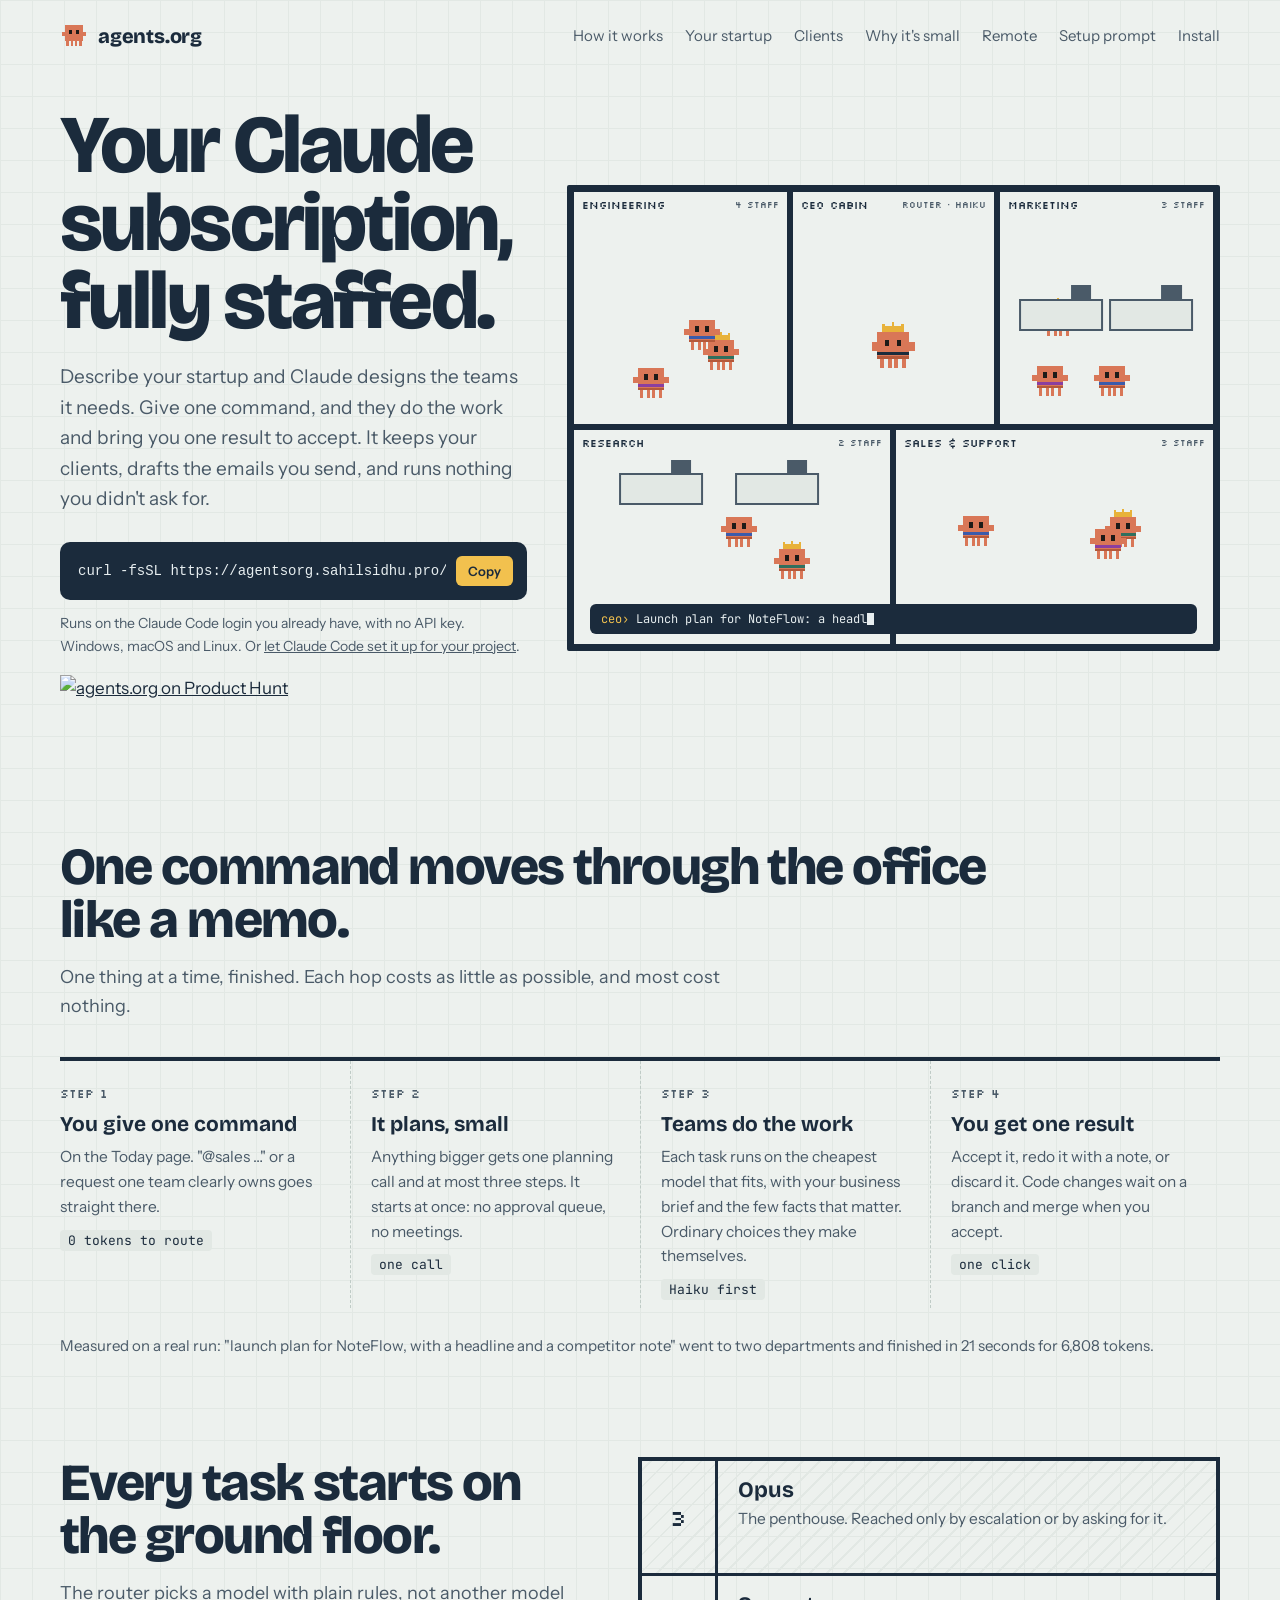
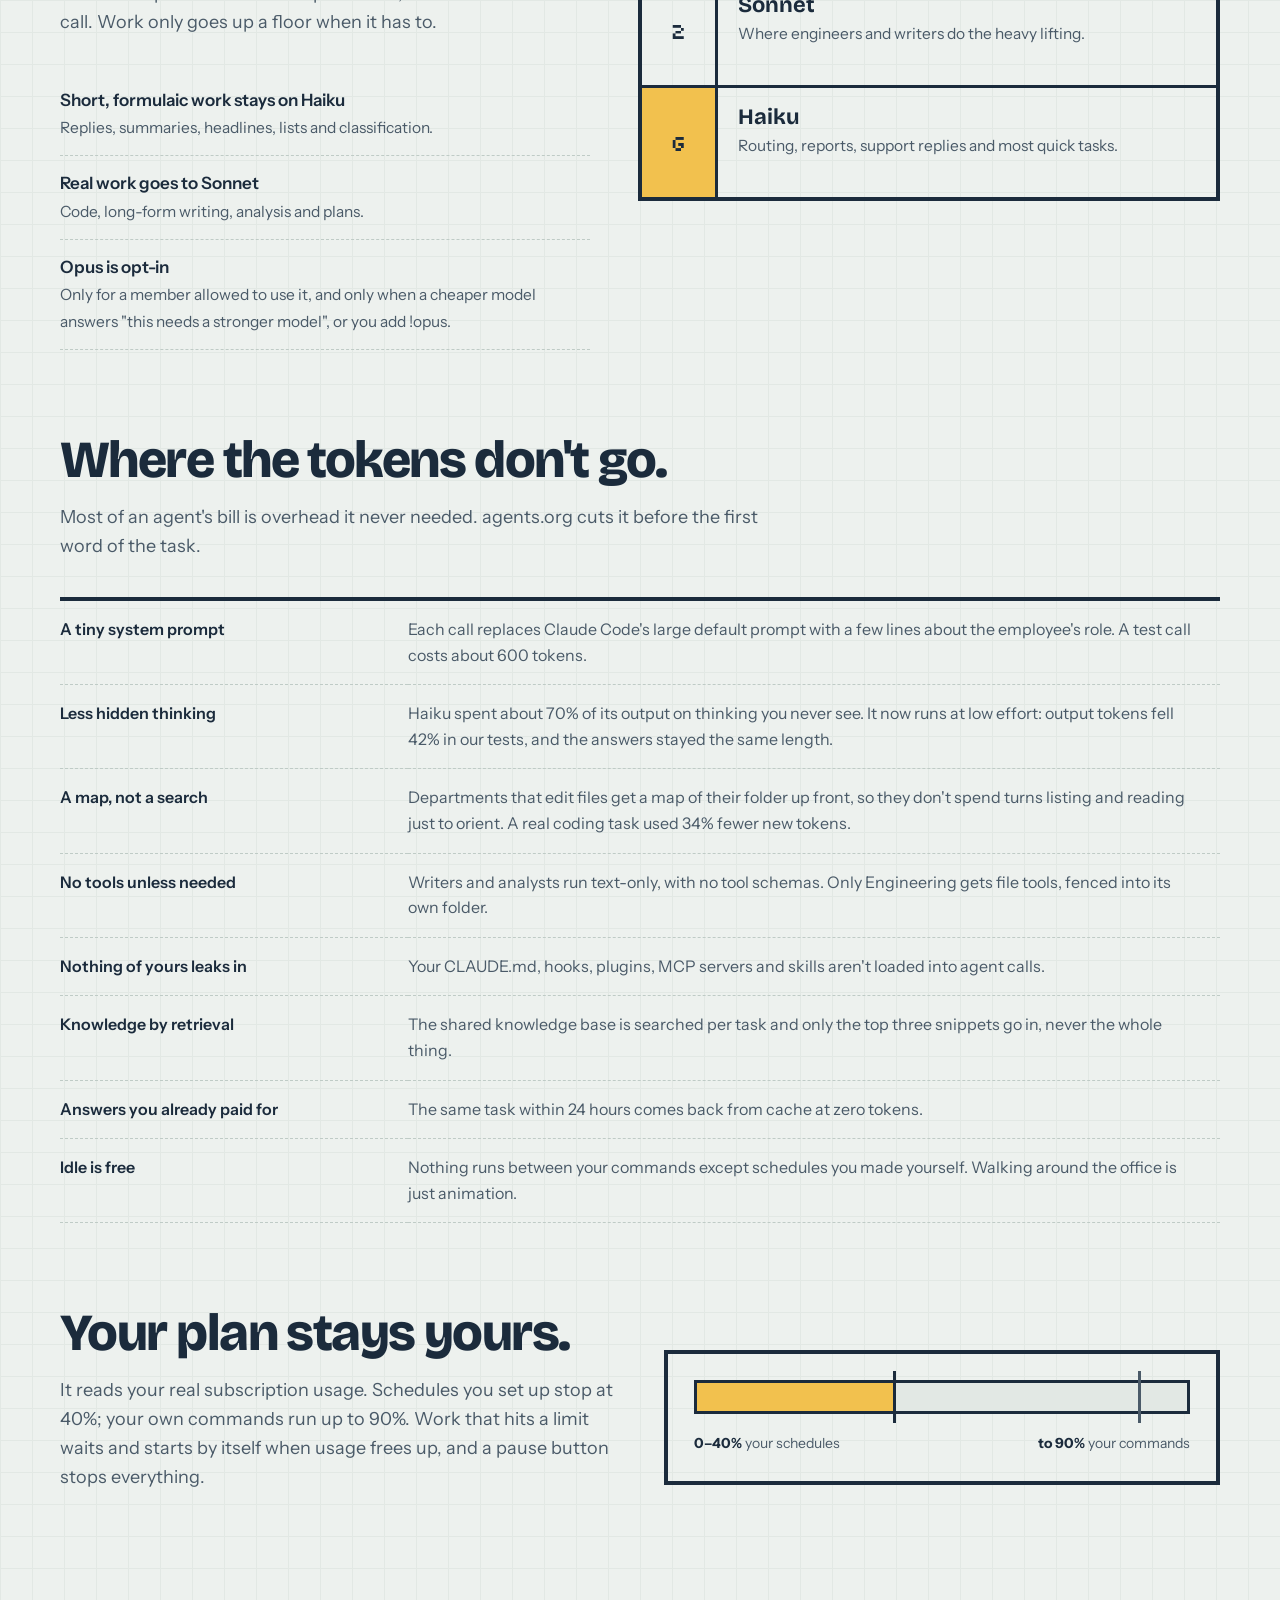
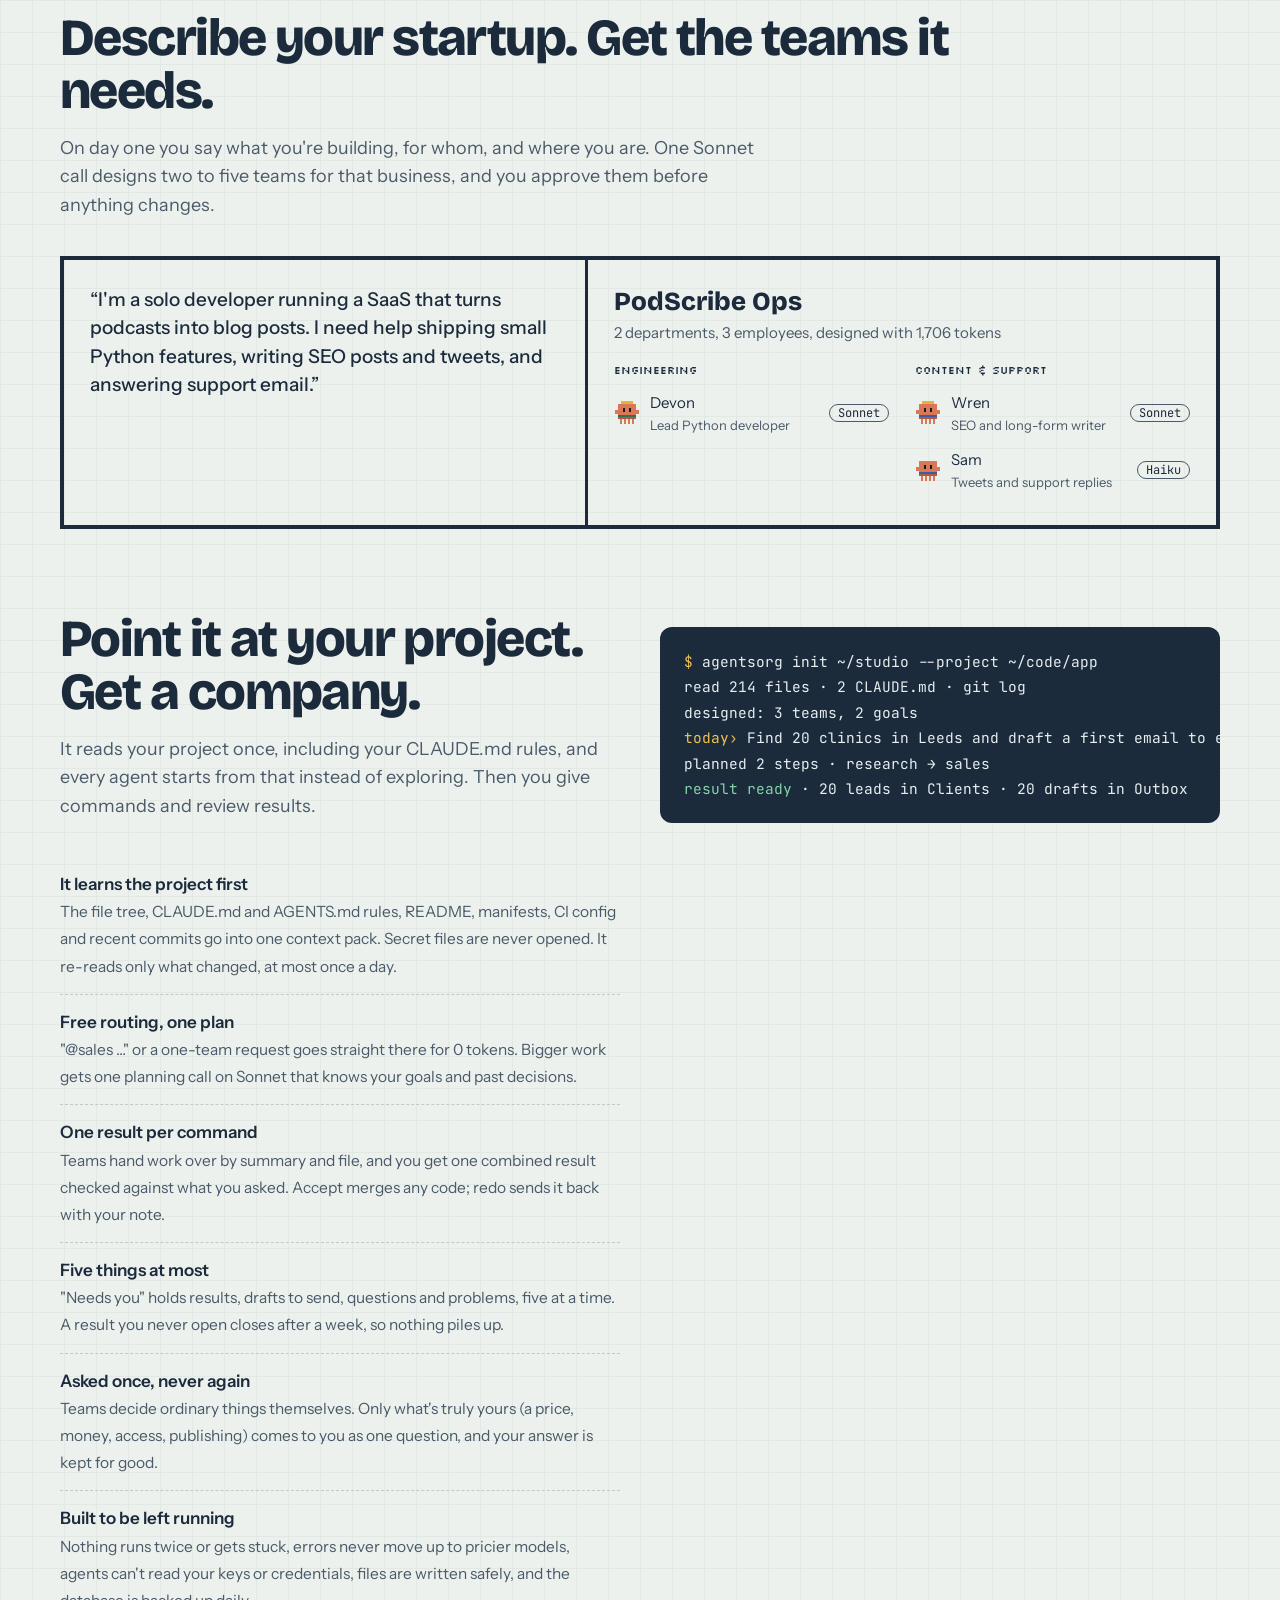
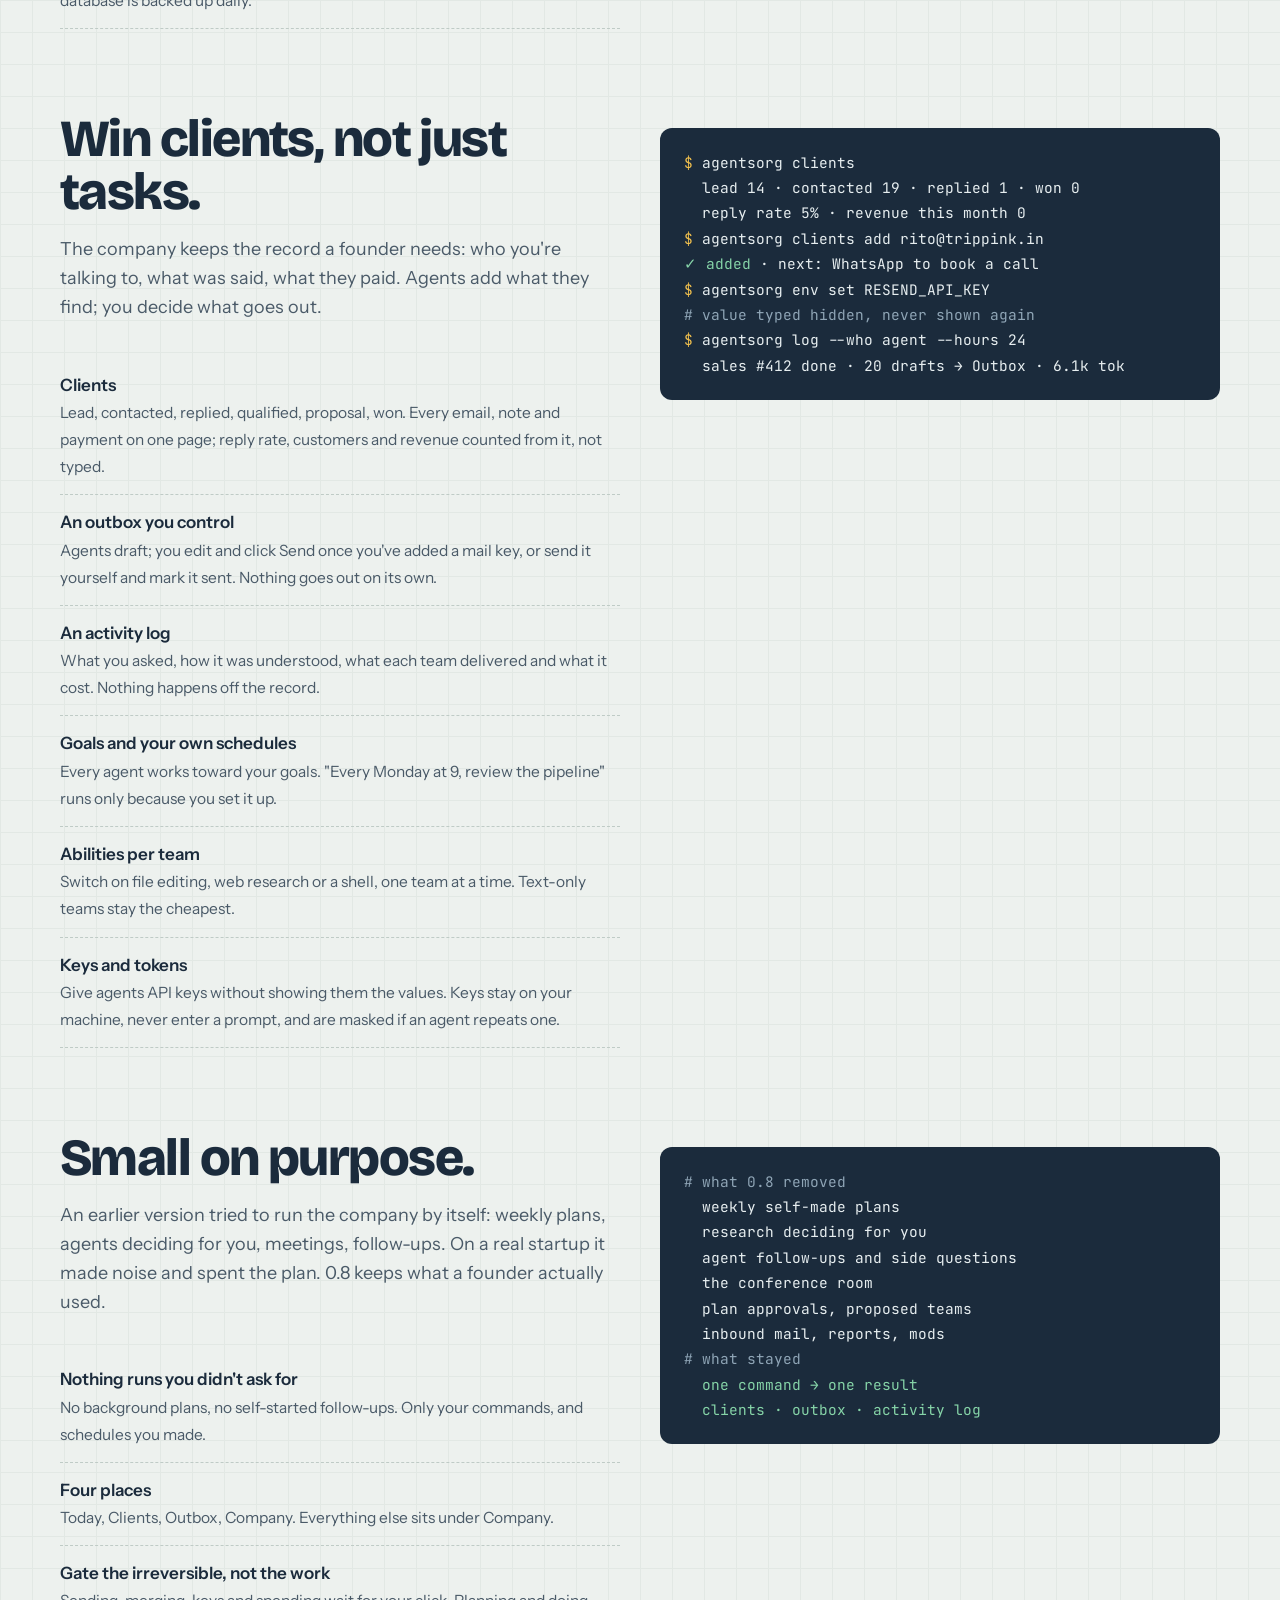
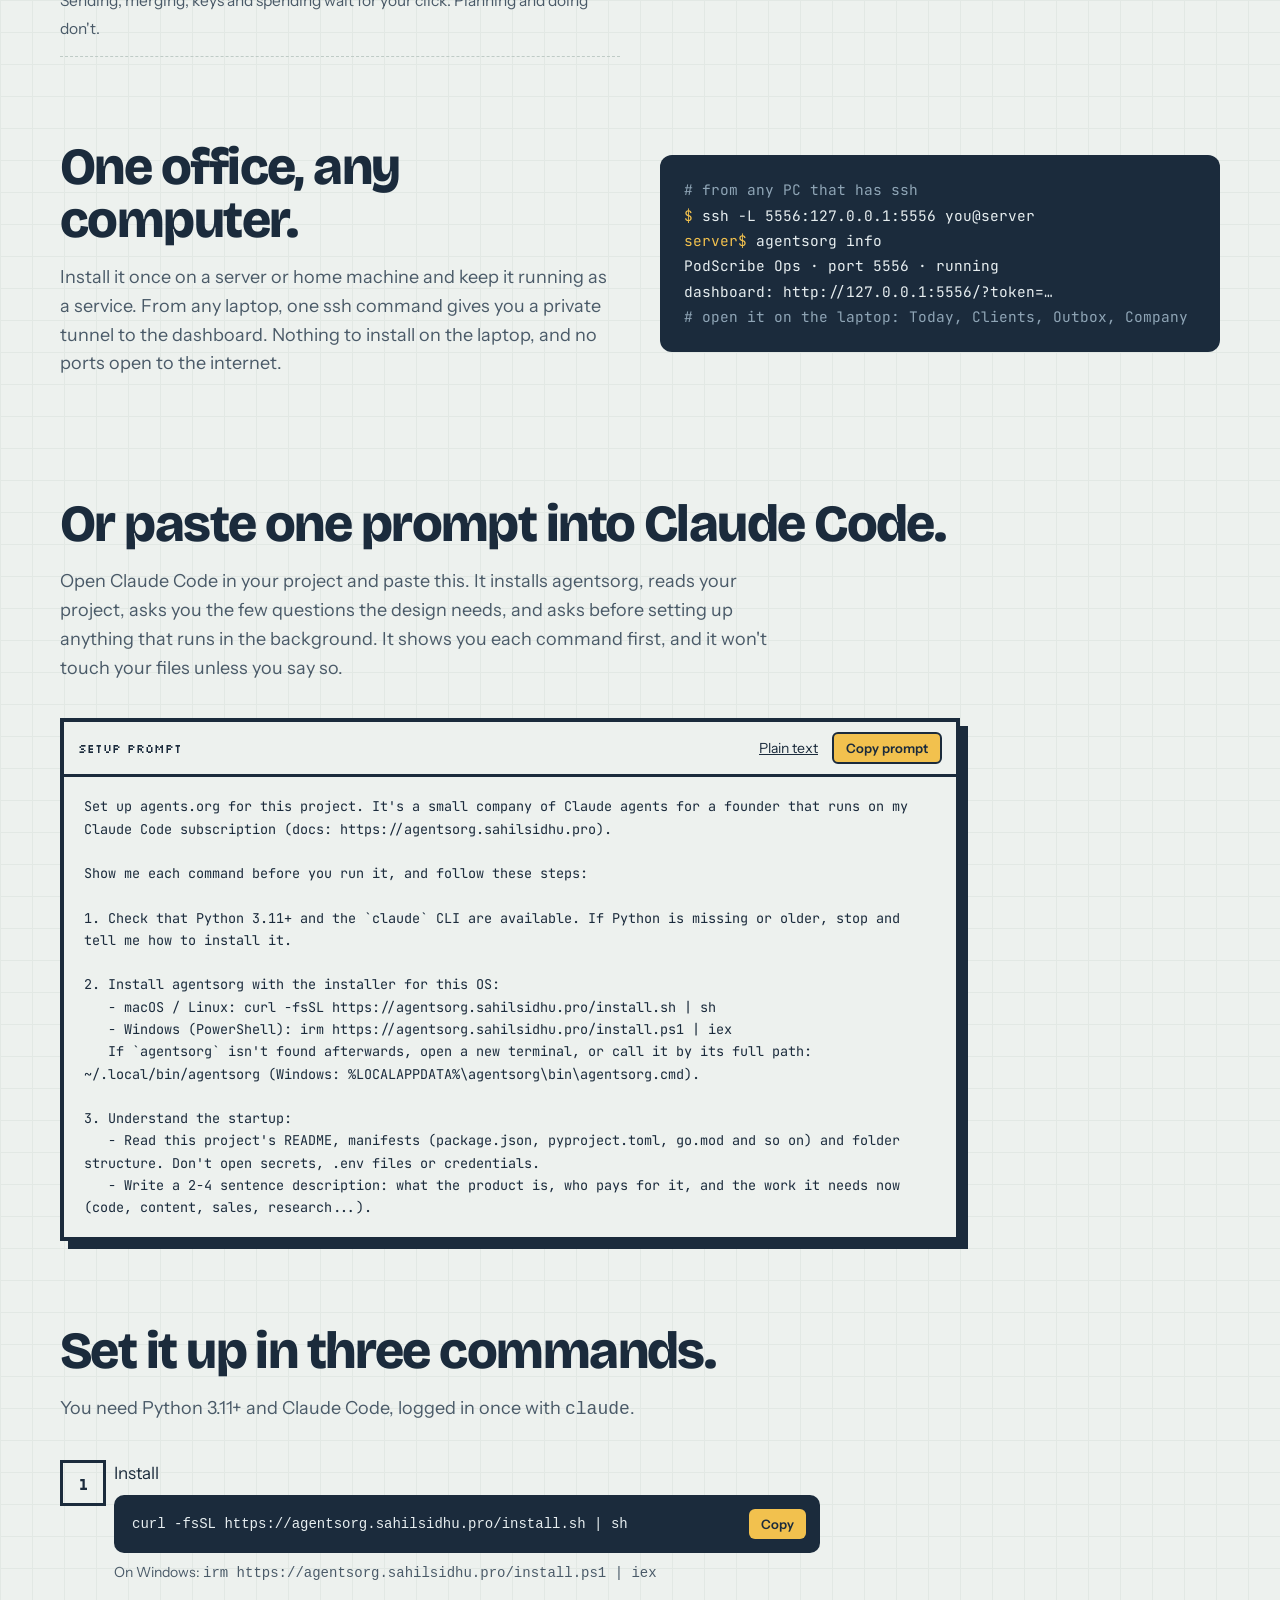
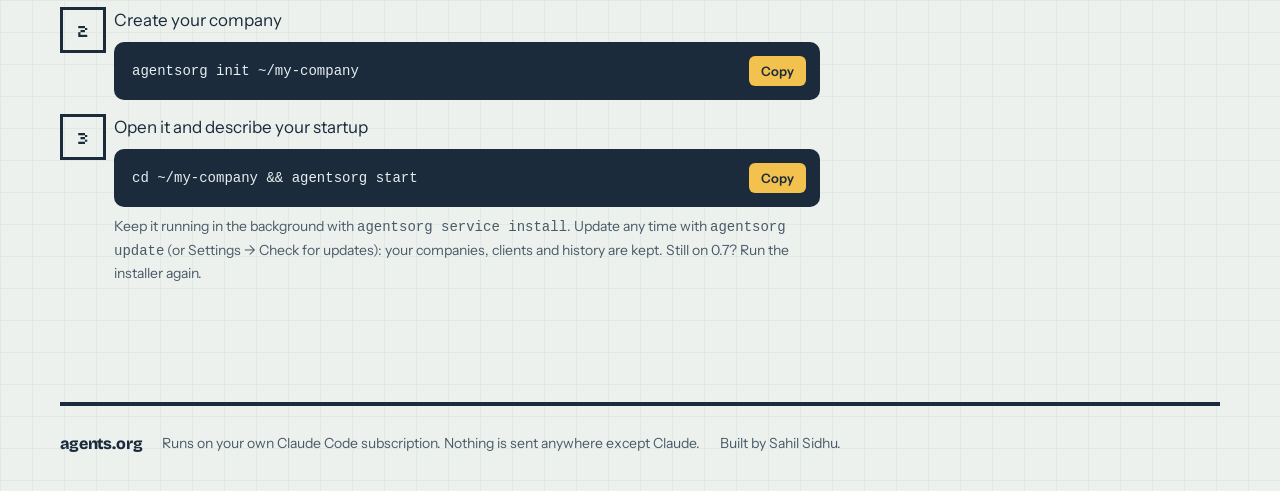
==== commit 5335285e: "Release 0.8.5: agentsorg update and Check for updates - agentsorg update [--check]: compares with th" ====
--- a/site/index.html
+++ b/site/index.html
@@ -430,7 +430,7 @@
         <p style="margin-top:8px;font-size:14px;color:var(--ink-2)">On Windows: <code>irm https://agentsorg.sahilsidhu.pro/install.ps1 | iex</code></p></div></li>
       <li><div><p>Create your company</p><div class="cmd"><code id="s2">agentsorg init ~/my-company</code><button type="button" data-copy="s2">Copy</button></div></div></li>
       <li><div><p>Open it and describe your startup</p><div class="cmd"><code id="s3">cd ~/my-company &amp;&amp; agentsorg start</code><button type="button" data-copy="s3">Copy</button></div>
-        <p style="margin-top:8px;font-size:14px;color:var(--ink-2)">Keep it running in the background with <code>agentsorg service install</code>. Already on 0.7? Run the installer again: your companies, clients and history are kept.</p></div></li>
+        <p style="margin-top:8px;font-size:14px;color:var(--ink-2)">Keep it running in the background with <code>agentsorg service install</code>. Update any time with <code>agentsorg update</code> (or Settings → Check for updates): your companies, clients and history are kept. Still on 0.7? Run the installer again.</p></div></li>
     </ol>
   </section>
 
